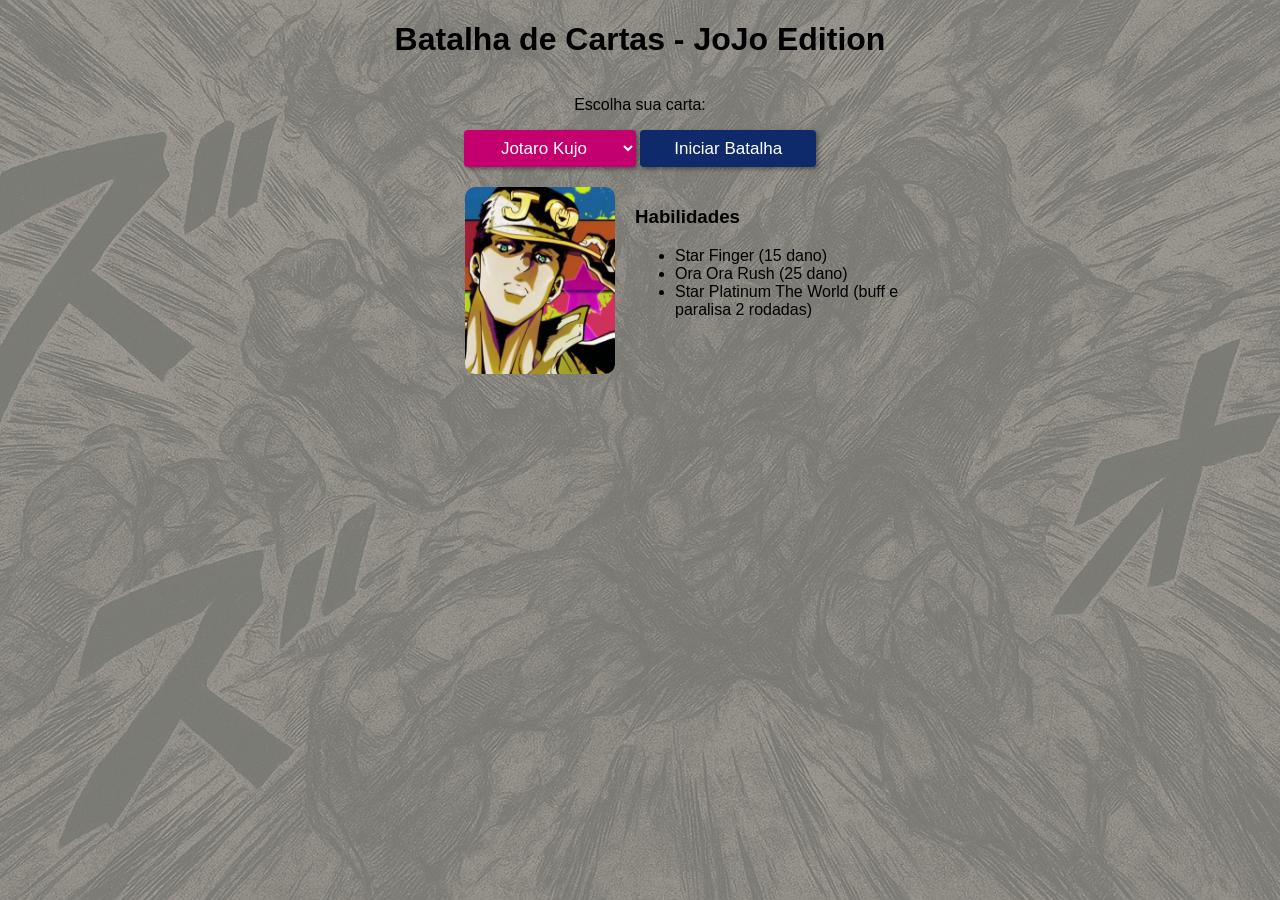
==== index.html @ 9371de3c "novos assets" ====
<!DOCTYPE html>
<html lang="pt-br">

<head>
  <meta charset="UTF-8">
  <title>Batalha de Cartas - JoJo Edition</title>
  <link rel="stylesheet" href="style.css">
  <link rel="icon" type="image/png" href="assets/logo.png">
</head>

<body>
  <h1>Batalha de Cartas - JoJo Edition</h1>
  <div id="tela_inicial">
    <p>Escolha sua carta:</p>
    <select id="sct_carta" onchange="updatePreview()" class="escolher">
      <option value="1">Jotaro Kujo</option>
      <option value="2">Yoshikage Kira</option>
      <option value="3">Dio Brando</option>
      <option value="4">Diavolo</option>
      <option value="5">Enrico Pucci</option>
      <option value="6">Josuke Higashikata</option>
      <option value="7">Giorno Giovanna</option>
      <option value="8">Jolyne Kujo</option>
      <option value="9">Funny Valentine</option>
    </select>

    <button class="botao" onclick="startBattle()">Iniciar Batalha</button>

    <div id="preview">
      <img id="preview_img" src="" alt="Imagem da carta">
      <div id="habilidades">
        <h3>Habilidades</h3>
        <ul id="lista_habilidades"></ul>
      </div>
    </div>
  </div>

  <script src="js/personagens.js"></script>

  <script>
    function updatePreview() {
      var sel = document.getElementById('sct_carta');
      var val = sel ? sel.value : '1';
      var img = document.getElementById('preview_img');
      var ul = document.getElementById('lista_habilidades');
      img.src = imagemCarta(val);
      ul.innerHTML = '';
      var list = habilidades[val] || [];
      for (var i = 0; i < list.length; i++) {
        var li = document.createElement('li');
        li.textContent = list[i];
        ul.appendChild(li);
      }
    }

    // Redireciona para a página de batalha passando a carta selecionada
    function startBattle() {
      var sel = document.getElementById('sct_carta');
      var val = sel ? sel.value : '1';
      location.href = 'batalha.html?c=' + val;
    }

    // atualiza ao carregar
    window.addEventListener('load', updatePreview);
  </script>
</body>

</html>
---- style.css ----
body {
      font-family: Arial;
      text-align: center;
      background-color: #f3f3f3;
    }
    .escolher{
      font-size: 17px;
      padding: 8px 2px;
      border: transparent;
      box-shadow: 2px 2px 4px rgba(0,0,0,0.4);
      background: #C4006E;
      color: white;
      border-radius: 4px;
      text-align: center;
    }
    .botao{
      font-size: 17px;
      padding: 0.5em 2em;
      border: transparent;
      box-shadow: 2px 2px 4px rgba(0,0,0,0.4);
      background: #0E2A6B;
      color: white;
      border-radius: 4px;
    }
    #area_cartas {
      display: flex;
      justify-content: center;
      gap: 50px;
      margin-top: 20px;
    }

    .card {
      background-color: white;
      width: 150px;
      padding: 10px;
      border-radius: 10px;
      box-shadow: 0 0 10px rgba(0, 0, 0, 0.2);
    }

    /* preview na index */
    #preview {
      width: 500px ;
      justify-content: space-between;
      margin-top: 20px;
      margin-left: 11%;
      display: flex;
      gap: 20px;
      align-items: flex-start;
    }

    #preview img {
      margin-left: 20px;
      width: 150px;
      border-radius: 10px;
    }

    #habilidades {
      text-align: left;
      width: 420px;
    }
    #botoes_ataque button {
      font-size: 18px;
      padding: 12px 24px;
      margin: 10px;
      border: none;
      border-radius: 6px;
      background-color: #0E2A6B; /* Cor de fundo */
      color: white; /* Cor do texto */
      box-shadow: 0 4px 8px rgba(0, 0, 0, 0.2); /* Sombra para dar profundidade */
      cursor: pointer; /* Mostra que o botão é clicável */
      transition: transform 0.3s, background-color 0.3s, box-shadow 0.3s;
}

/* Adiciona um efeito de hover */
    #botoes_ataque button:hover {
      background-color: #45a049; /* Altera a cor de fundo ao passar o mouse */
      transform: scale(1.05); /* Aumenta o tamanho do botão ao passar o mouse */
      box-shadow: 0 6px 12px rgba(0, 0, 0, 0.3); /* Sombra mais intensa no hover */
}

/* Estilo para botões desativados (com recarga) */
    #botoes_ataque button[disabled] {
      background-color: red; /* Cor de fundo para botões desativados */
      color: black; /* Cor do texto */
      cursor: not-allowed; /* Desabilita o cursor */
      box-shadow: none; /* Remove a sombra */
}

/* Adiciona um pequeno ícone de espera no botão com cooldown */
    #botoes_ataque button[disabled]::after {
      content: " ⏳"; /* Ícone de recarga */
      font-size: 14px;
}
    /* Estilo para os botões "Jogar Novamente" e "Voltar ao Início" */
#div_mensagem button {
  font-size: 18px;
  padding: 12px 24px;
  margin: 10px;
  border: none;
  border-radius: 8px;
  background-color: #007BFF; /* Cor azul para os botões */
  color: white;
  box-shadow: 0 4px 8px rgba(0, 0, 0, 0.2);
  cursor: pointer;
  transition: transform 0.3s, background-color 0.3s, box-shadow 0.3s;
}

/* Efeito ao passar o mouse */
#div_mensagem button:hover {
  background-color: #0056b3; /* Cor mais escura no hover */
  transform: scale(1.05); /* Aumenta o tamanho do botão */
  box-shadow: 0 6px 12px rgba(0, 0, 0, 0.3);
}

/* Efeito para botões desativados (caso necessário) */
#div_mensagem button:disabled {
  background-color: #ccc;
  color: #777;
  cursor: not-allowed;
  box-shadow: none;
}

/* Estilo para os botões em telas menores (opcional, para responsividade) */
@media (max-width: 600px) {
  #div_mensagem button {
    font-size: 16px;
    padding: 10px 20px;
  }
}
html, body {
  height: 100%;
  margin: 0;
  padding: 0;
}

body {
  background-image: url('assets/fundo.png');
  background-size: cover;          /* cobre toda a tela */
  background-position: center;     /* centraliza */
  background-repeat: no-repeat;    /* não repete */
  background-attachment: fixed;    /* fixa o fundo */
  min-height: 100vh;               /* ocupa toda a altura */
  display: flex;
  flex-direction: column;
  align-items: center;
}

    
    body { font-family: Arial; text-align: center; background-color: #f3f3f3; }
    #area_cartas { display:flex; justify-content:center; gap:50px; margin-top:20px; }
    .card { background-color:white; width:150px; padding:10px; border-radius:10px; box-shadow:0 0 10px rgba(0,0,0,0.2); transition: box-shadow 0.3s, transform 0.3s; }
    .card img { width:100%; border-radius:10px; }
    .epitaph-ativo { box-shadow:0 0 25px crimson; transform: scale(1.05); }
    .whitesnake-ativo { box-shadow:0 0 25px #2bc4b6; transform: scale(1.05); }
    #tela_batalha button { margin:5px; }
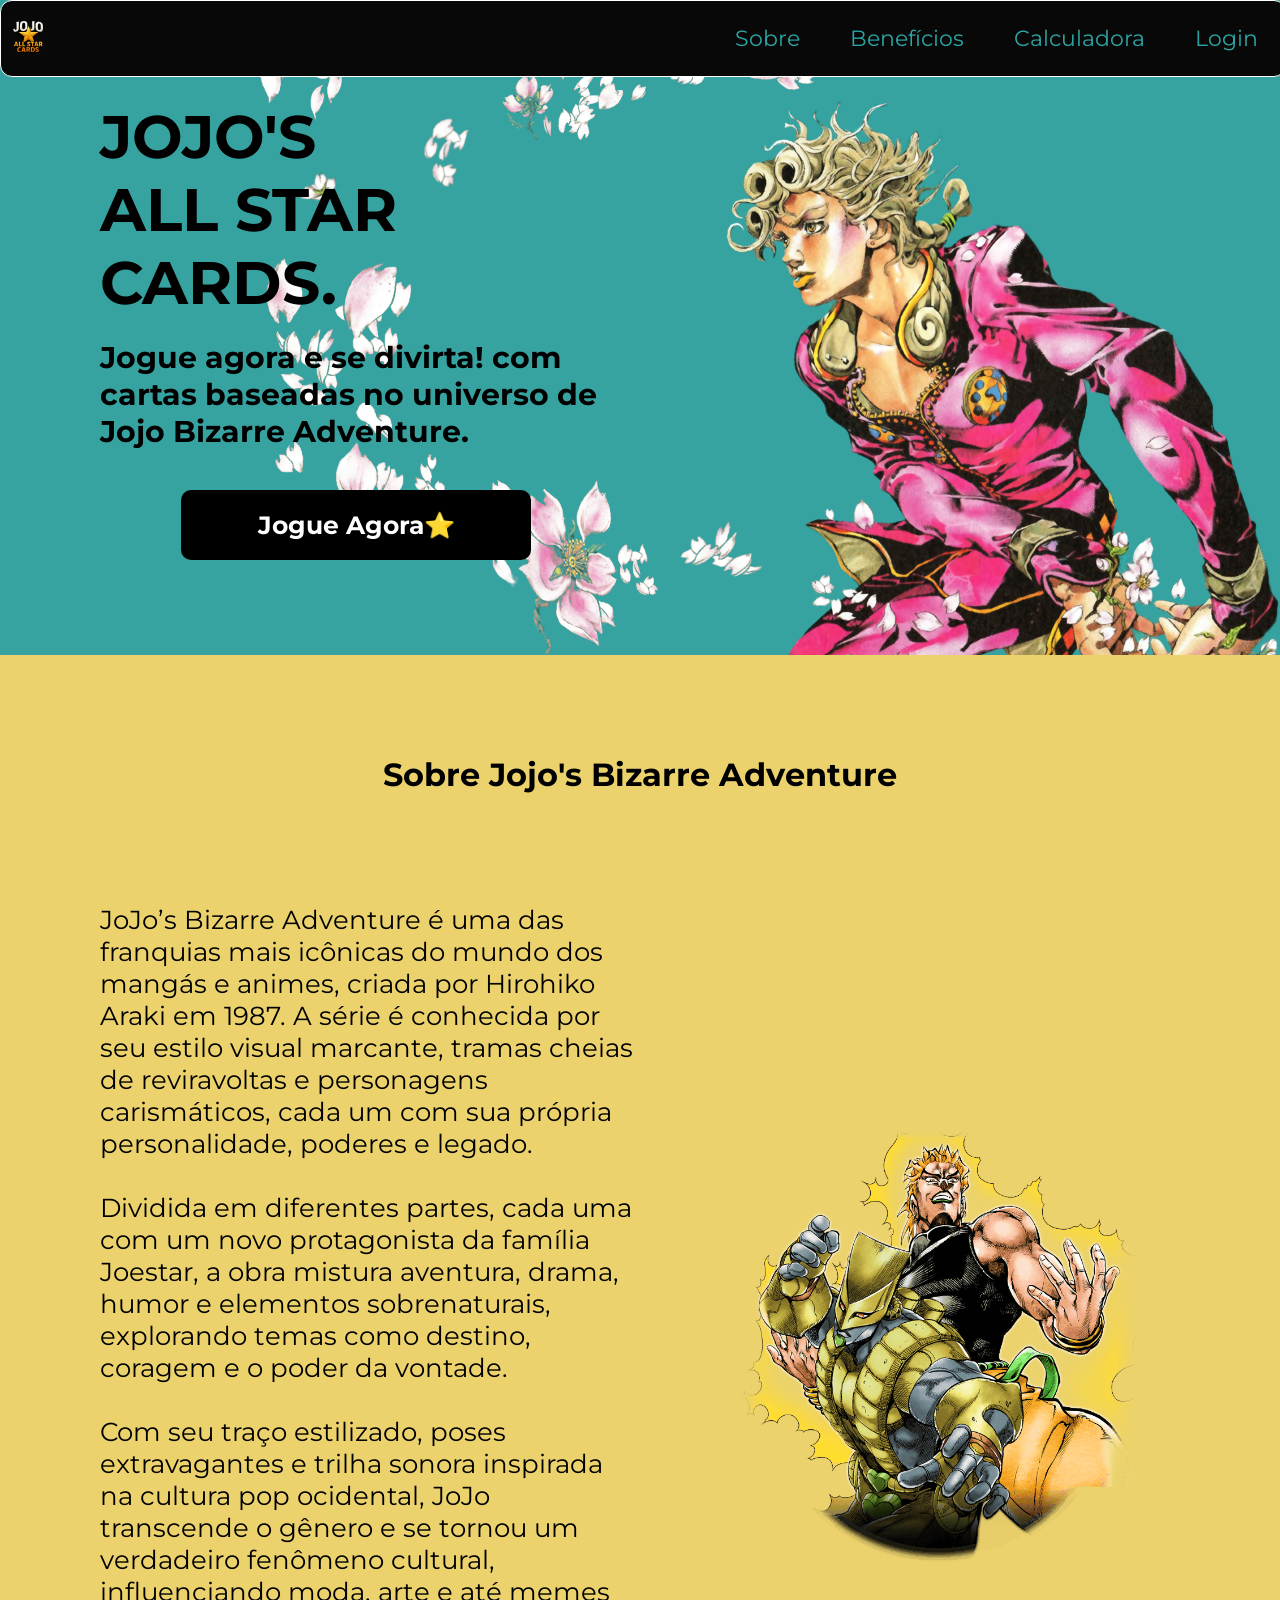
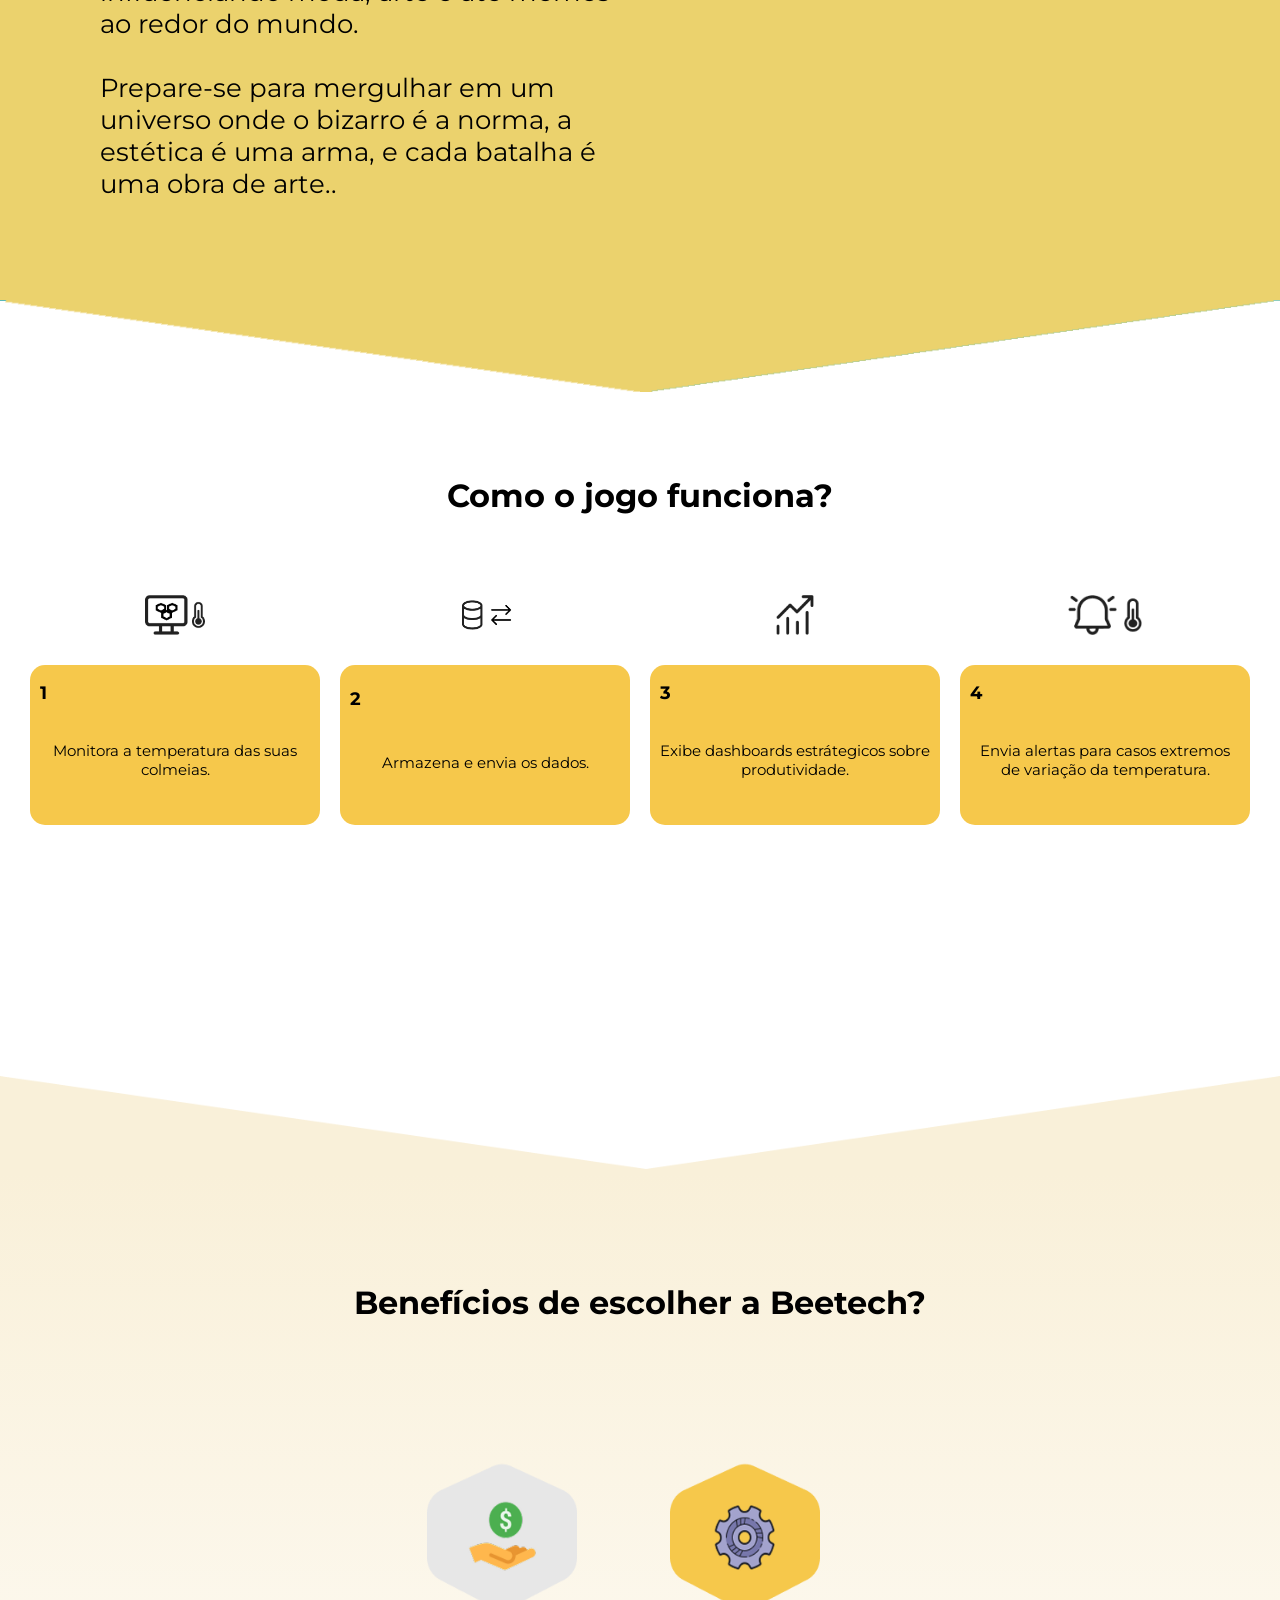
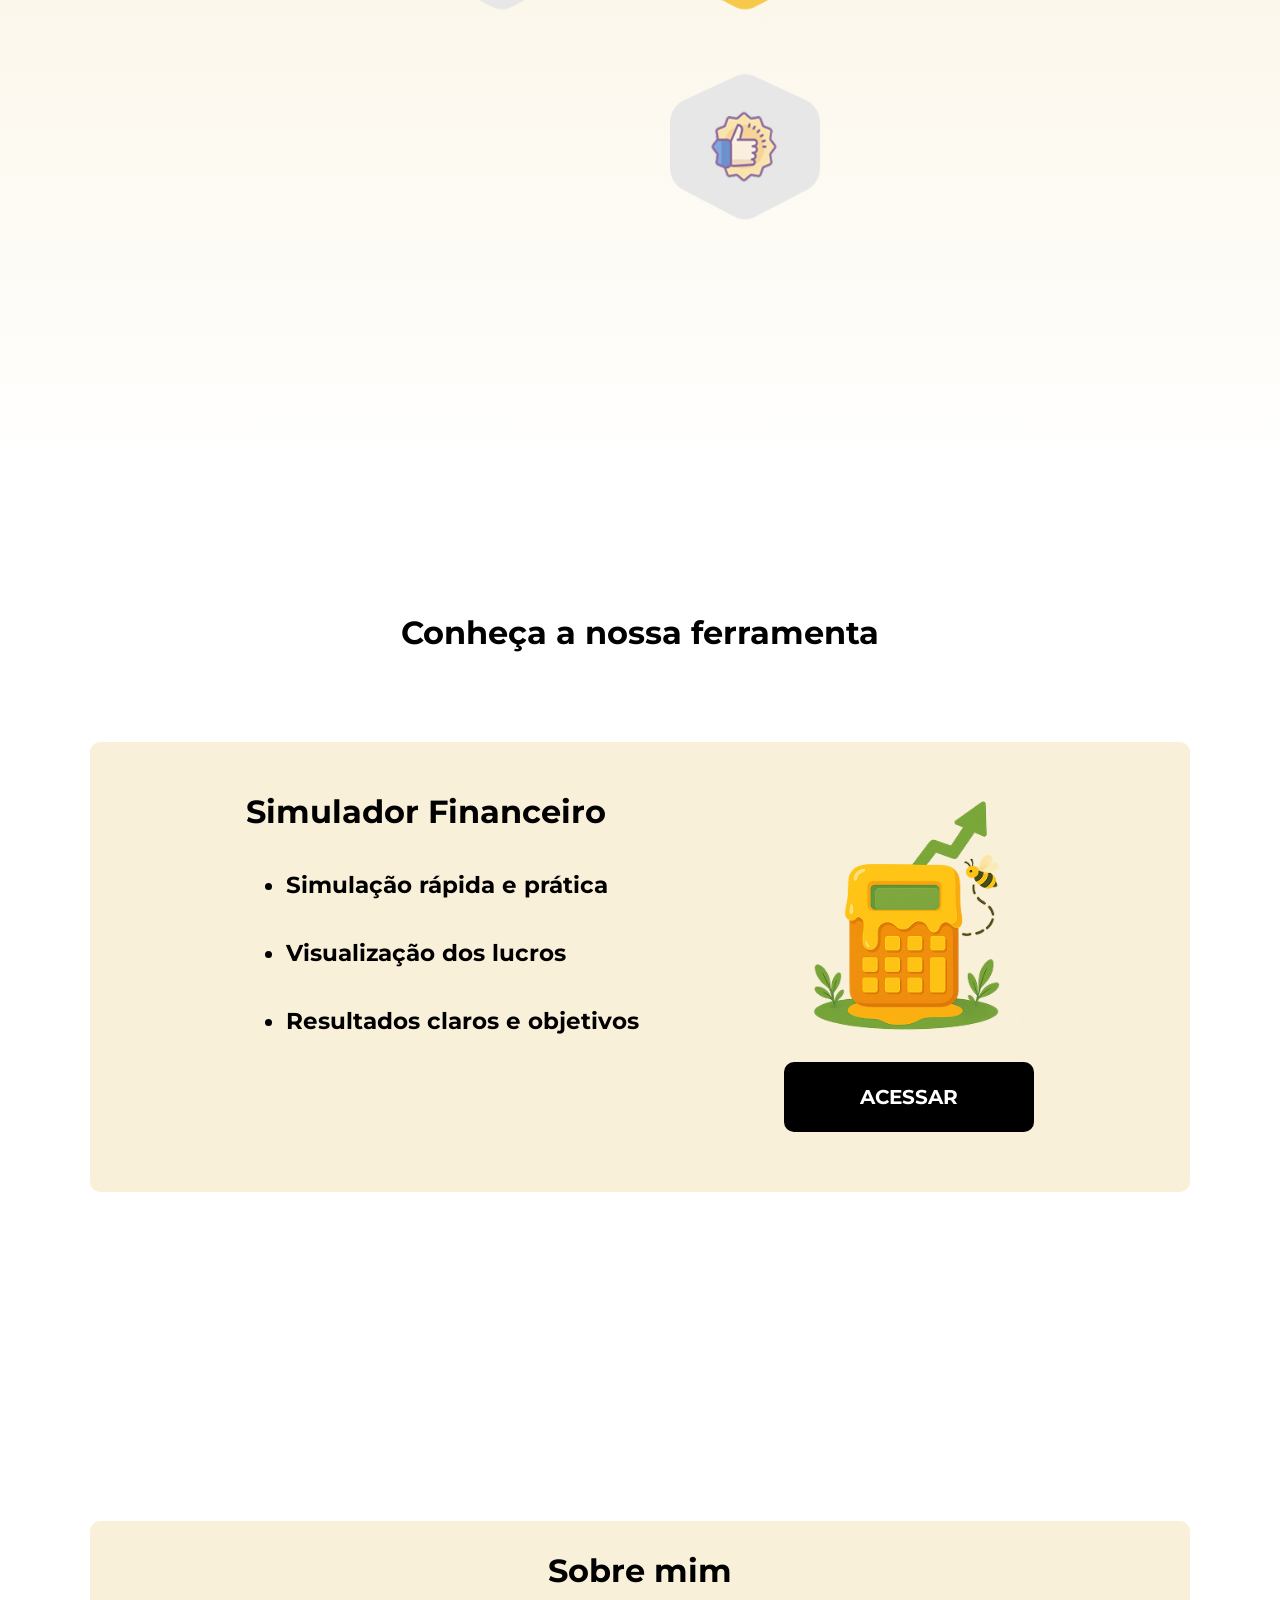
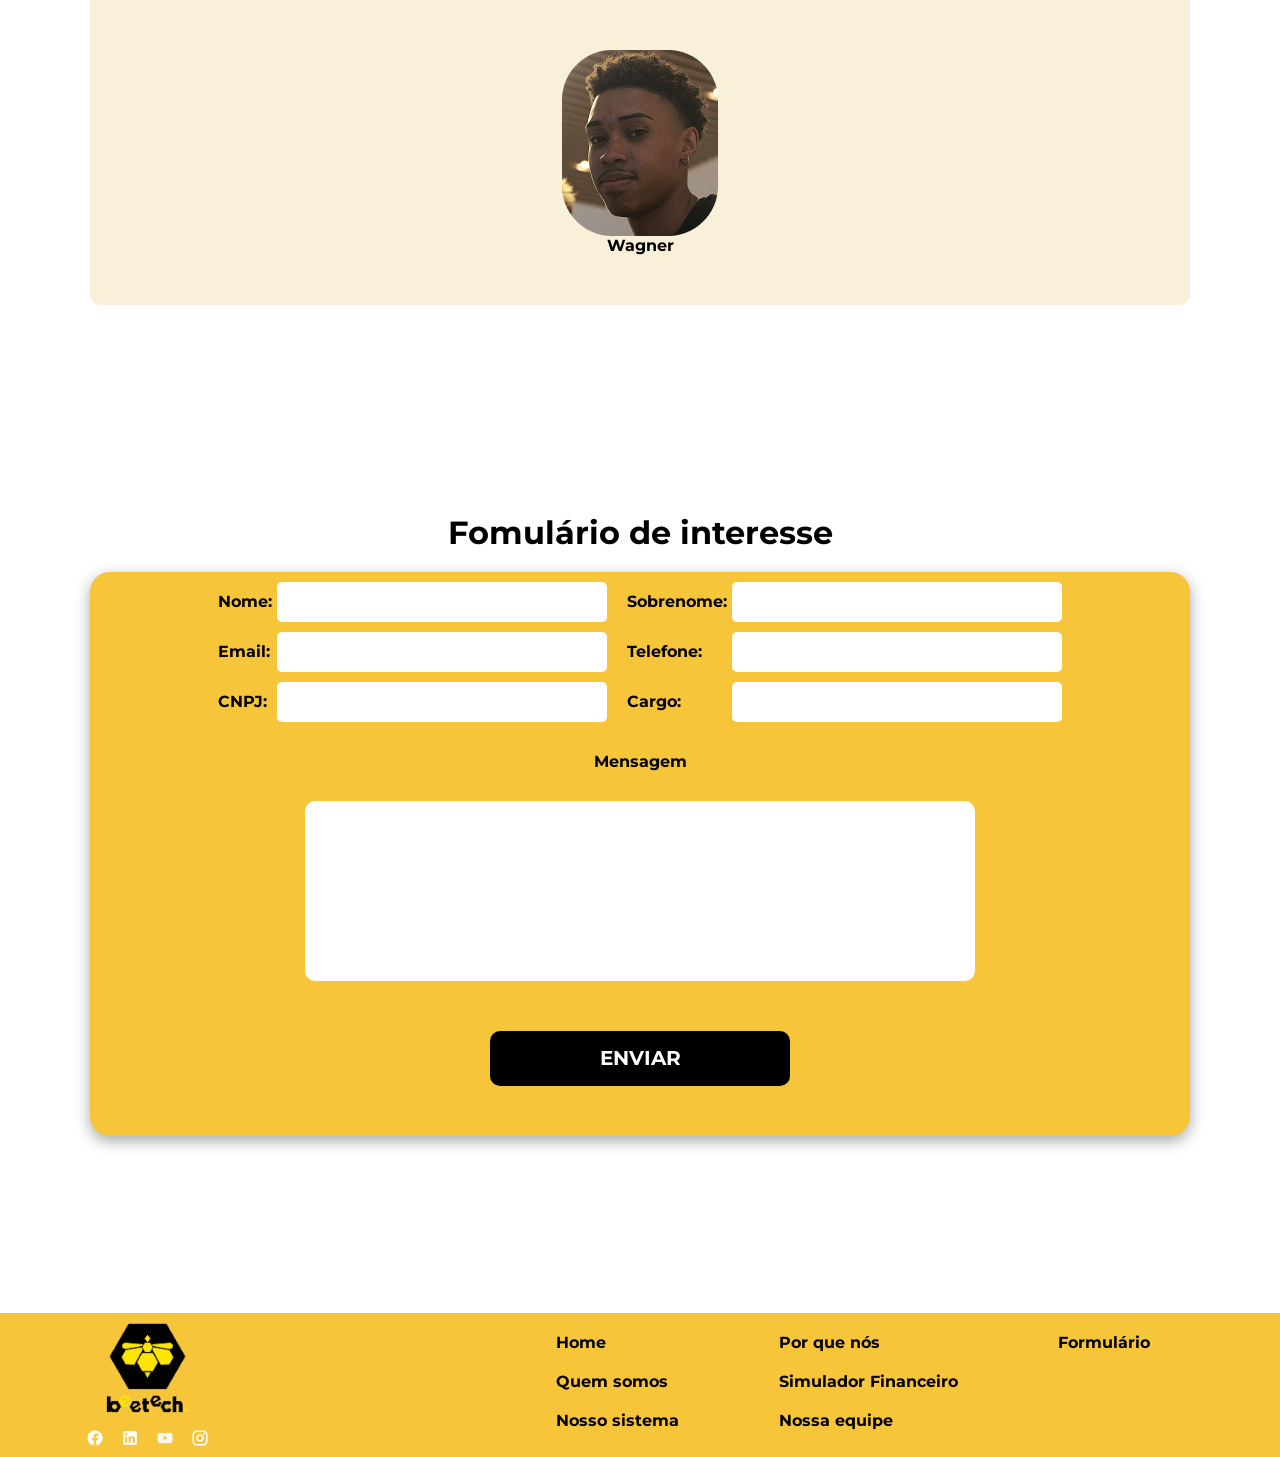
==== commit 2e9a3152: "Atualização da tela index e pequenas alterações de design na tela de seleção de cartas" ====
--- a/index.html
+++ b/index.html
@@ -1,68 +1,223 @@
-<!DOCTYPE html>
-<html lang="pt-br">
-
-<head>
-  <meta charset="UTF-8">
-  <title>Batalha de Cartas - JoJo Edition</title>
-  <link rel="stylesheet" href="style.css">
-  <link rel="icon" type="image/png" href="assets/logo.png">
-</head>
-
-<body>
-  <h1>Batalha de Cartas - JoJo Edition</h1>
-  <div id="tela_inicial">
-    <p>Escolha sua carta:</p>
-    <select id="sct_carta" onchange="updatePreview()" class="escolher">
-      <option value="1">Jotaro Kujo</option>
-      <option value="2">Yoshikage Kira</option>
-      <option value="3">Dio Brando</option>
-      <option value="4">Diavolo</option>
-      <option value="5">Enrico Pucci</option>
-      <option value="6">Josuke Higashikata</option>
-      <option value="7">Giorno Giovanna</option>
-      <option value="8">Jolyne Kujo</option>
-      <option value="9">Funny Valentine</option>
-    </select>
-
-    <button class="botao" onclick="startBattle()">Iniciar Batalha</button>
-
-    <div id="preview">
-      <img id="preview_img" src="" alt="Imagem da carta">
-      <div id="habilidades">
-        <h3>Habilidades</h3>
-        <ul id="lista_habilidades"></ul>
-      </div>
-    </div>
-  </div>
-
-  <script src="js/personagens.js"></script>
-
-  <script>
-    function updatePreview() {
-      var sel = document.getElementById('sct_carta');
-      var val = sel ? sel.value : '1';
-      var img = document.getElementById('preview_img');
-      var ul = document.getElementById('lista_habilidades');
-      img.src = imagemCarta(val);
-      ul.innerHTML = '';
-      var list = habilidades[val] || [];
-      for (var i = 0; i < list.length; i++) {
-        var li = document.createElement('li');
-        li.textContent = list[i];
-        ul.appendChild(li);
-      }
-    }
-
-    // Redireciona para a página de batalha passando a carta selecionada
-    function startBattle() {
-      var sel = document.getElementById('sct_carta');
-      var val = sel ? sel.value : '1';
-      location.href = 'batalha.html?c=' + val;
-    }
-
-    // atualiza ao carregar
-    window.addEventListener('load', updatePreview);
-  </script>
-</body>
-
+<!DOCTYPE html>
+<html lang="en">
+
+<head>
+  <meta charset="UTF-8" />
+  <meta name="viewport" content="width=device-width, initial-scale=1.0" />
+  <title>Beetech</title>
+  <link rel="stylesheet" href="styles/style.css">
+  <link rel="icon" href="assets/logo.png">
+</head>
+
+<body>
+  <header>
+    <div class="container">
+      <a href="index.html"><img src="assets/logo.png" alt="logo_AllStarCard" width="40px"  style="padding-left: 5px;"/></a>
+      <ul class="navbar">
+        <li><a href="#h1_sobre">Sobre</a></li>
+        <li><a href="#h1_beneficios">Benefícios</a></li>
+        <li><a href="#h1_calculadora">Calculadora</a></li>
+        <li><a href="login.html">Login</a></li>
+      </ul>
+    </div>
+  </header>
+
+  <div class="container-banner">
+    <div class="banner-texto">
+      <div class="titulo">
+        <h1>JOJO'S
+          <br>ALL STAR CARDS.
+        </h1>
+        <p>Jogue agora e se divirta! com cartas baseadas no universo
+          de Jojo Bizarre Adventure.</p>
+      </div>
+      <a href="selecao.html"><button>Jogue Agora⭐</button></a>
+    </div>
+    
+
+  </div>
+  <div class="quemsomos">
+    <div class="container-quemsomos">
+      <h1 id="h1_sobre"">Sobre Jojo's Bizarre Adventure</h1>
+      <div class=" quemsomos-info">
+        <div class="quemsomos-texto">
+          <p> JoJo’s Bizarre Adventure é uma das franquias mais icônicas do mundo dos mangás e animes, criada por
+            Hirohiko Araki em 1987. A série é conhecida por seu estilo visual marcante, tramas cheias de reviravoltas e
+            personagens carismáticos, cada um com sua própria personalidade, poderes e legado.<br><br>
+
+              Dividida em diferentes partes, cada uma com um novo protagonista da família Joestar, a obra mistura
+            aventura, drama, humor e elementos sobrenaturais, explorando temas como destino, coragem e o poder da
+            vontade.<br><br>
+
+              Com seu traço estilizado, poses extravagantes e trilha sonora inspirada na cultura pop ocidental, JoJo
+            transcende o gênero e se tornou um verdadeiro fenômeno cultural, influenciando moda, arte e até memes ao
+            redor do mundo.<br><br>
+
+              Prepare-se para mergulhar em um universo onde o bizarro é a norma, a estética é uma arma, e cada batalha é
+            uma obra de arte..</p>
+        </div>
+        <div class="quemsomos-img"> <img src="assets/Brando.png" alt=""></div>
+    </div>
+  </div>
+  <img src="assets/images/Polygon 5.png" alt="">
+  </div>
+  <div>
+    <div class="comofunciona">
+      <h1>Como o jogo funciona?</h1>
+      <div class="comofunciona-banner">
+        <div class="boxes">
+          <img class="icon" src="assets/images/icon1.png" alt="">
+          <div class="box">
+            <p class="numero">1</p>
+            <p>Monitora a temperatura das suas colmeias.</p>
+          </div>
+        </div>
+        <div class="boxes">
+          <img class="icon" src="assets/images/icon2.png" alt="">
+          <div class="box">
+            <p class="numero">2</p>
+            <p>Armazena e envia os dados.</p>
+          </div>
+        </div>
+        <div class="boxes">
+          <img class="icon" src="assets/images/icon3.png" alt="">
+          <div class="box">
+            <p class="numero">3</p>
+            <p>Exibe dashboards estrátegicos sobre produtividade.</p>
+          </div>
+        </div>
+        <div class="boxes">
+          <img class="icon" src="assets/images/icon4.png" alt="">
+          <div class="box">
+            <p class="numero">4</p>
+            <p>Envia alertas para casos extremos de variação da temperatura.</p>
+          </div>
+        </div>
+      </div>
+
+    </div>
+    <div class="fim">
+      <img src="assets/images/Polygon 6.png" alt="">
+
+    </div>
+  </div>
+  <div class="escolher">
+    <div class="banner-escolher">
+      <h1 id="h1_beneficios">Benefícios de escolher a Beetech?</h1>
+      <div class="boxes">
+        <div class="box">
+          <img src="assets/images/hexagono1.png" alt="">
+          <p style="text-align: center;"><b></p>
+        </div>
+        <div class="box">
+          <img src="assets/images/hexagono2.png" alt="">
+          <p style="text-align: center;"> <b></p>
+        </div>
+        <div class="box">
+          <img src="assets/images/hexagono3.png" alt="">
+          <p style="text-align: center;"><b></p>
+        </div>
+      </div>
+    </div>
+  </div>
+  </div>
+  <div class="calculadora">
+    <h1 id="h1_calculadora">Conheça a nossa ferramenta</h1>
+    <div class="calculadora-banner">
+      <div class="texto">
+        <h1>Simulador Financeiro</h1>
+        <ul>
+          <li>Simulação rápida e prática</li>
+          <li>Visualização dos lucros</li>
+          <li>Resultados claros e objetivos</li>
+        </ul>
+      </div>
+      <div class="img">
+        <img src="assets/images/calculadora.png" alt="">
+        <a href="calculadora.html"><button>ACESSAR</button></a>
+      </div>
+    </div>
+  </div>
+  <div class="equipe">
+    <div class="banner-equipe">
+      <div class="titulo">
+        <h1>Sobre mim</span>
+        </h1>
+      </div>
+      <div class="boxes1">
+        <div class="box">
+          <img src="assets/images/Tiago.png" alt="">
+          <p>Wagner</p>
+        </div>
+      </div>
+    </div>
+  </div>
+  <div class="formulario">
+    <h1>Fomulário de interesse</h1>
+    <div class="banner-formulario">
+      <div class="campos">
+        <div class="inputs">
+          <div class="input">
+            <p>Nome:</p>
+            <input type="text">
+          </div>
+          <div class="input">
+            <p>Email:</p>
+            <input type="text">
+          </div>
+          <div class="input">
+            <p>CNPJ:</p>
+            <input type="text">
+          </div>
+        </div>
+        <div class="inputs">
+          <div class="input">
+            <p>Sobrenome:</p>
+            <input type="text">
+          </div>
+          <div class="input">
+            <p>Telefone:</p>
+            <input type="text">
+          </div>
+          <div class="input">
+            <p>Cargo:</p>
+            <input type="text">
+          </div>
+        </div>
+      </div>
+      <div class="input-mensagem">
+        <p>Mensagem</p>
+        <input type="text">
+      </div>
+      <button>ENVIAR</button>
+    </div>
+  </div>
+  <footer>
+    <div class="icons">
+      <img src="assets/images/beetech-logo.png" alt="">
+      <div class="icon">
+        <img src="assets/images/facebook-icon.png" alt="">
+        <img src="assets/images/linkedin-icon.png" alt="">
+        <img src="assets/images/youtube-icon.png" alt="">
+        <img src="assets/images/instagram-icon.png" alt="">
+      </div>
+    </div>
+    <div class="textos">
+      <div class="texto">
+        <p>Home</p>
+        <p>Quem somos</p>
+        <p>Nosso sistema</p>
+      </div>
+      <div class="texto">
+        <p>Por que nós</p>
+        <p>Simulador Financeiro</p>
+        <p>Nossa equipe</p>
+      </div>
+      <div class="texto">
+        <p>Formulário</p>
+      </div>
+    </div>
+  </footer>
+</body>
+
 </html>
--- a/styles/style.css
+++ b/styles/style.css
@@ -0,0 +1,475 @@
+@import url('https://fonts.googleapis.com/css2?family=Montserrat:ital,wght@0,100..900;1,100..900&family=Poppins:ital,wght@0,100;0,200;0,300;0,400;0,500;0,600;0,700;0,800;0,900;1,100;1,200;1,300;1,400;1,500;1,600;1,700;1,800;1,900&display=swap');
+
+
+*{
+    margin: 0;
+    padding: 0;
+    font-family: 'Montserrat';
+}
+/* INICIO HEADER */
+header .container{
+  display: flex;
+  justify-content: space-between;
+  align-items: center;
+  height: 75px;
+  padding: 0 2px;
+  background-color: #080808;  /* mesma cor do fundo */
+  border: 1px solid white; /* borda turquesa */
+  border-radius: 12px;       /* bordas arredondadas */
+  overflow: hidden;        
+  position: fixed;
+  top: 0;
+  left: 0;
+  width: 100%;
+  z-index: 1000;
+    
+}
+
+header .container .navbar{
+    display: flex;
+
+}
+
+header .container .navbar li{
+    list-style: none;
+    margin: 0 25px;
+    font-size: 22px;
+    font-weight: Semibold;
+}
+header .container .navbar li a{
+    text-decoration: none;
+    color: #2CA6A4;
+}
+
+
+html{
+    scroll-behavior: smooth; 
+    /* APENAS PARA DEIXAR O MOVIMENTO BONITINHO */
+}
+
+/* FIM HEADER */
+
+/* COMEÇO BANNER */
+.container-banner{
+    display: flex;
+    height: 655px;
+    width: 100%;
+    background-image: url('../assets/banner.jpg');
+    background-size: cover;
+}
+
+/* COMEÇO LADO ESQUERDO DO BANNER */
+.container-banner .banner-texto{
+    width: 40%;
+    display: flex;
+    flex-direction: column;
+    align-items: center;
+    padding: 100px;
+    
+    
+}
+
+.container-banner .banner-texto button{
+    align-self: flex-start;
+    height: 70px;
+    width: 350px;
+    border-radius: 10px;
+    background-color: black;
+    color: white;
+    font-size: 25px;
+    font-weight: bold;
+    transition: 0.5s;
+    border-style: none;
+}
+.container-banner .banner-texto button:hover{
+    background-color: rgb(251, 251, 12);
+    color: black;
+    width: 370px;
+    height: 80px;
+    cursor: pointer;
+}
+
+.container-banner .banner-texto .titulo{
+    display: flex;
+    flex-direction: column;
+    justify-content: center;
+    align-items: center;
+    margin: 0 0 20px;
+}
+.container-banner .banner-texto .titulo h1{
+    font-size: 60px;
+    margin: 0 0 20px;
+    font-weight: bolder;
+}
+.container-banner .banner-texto .titulo p{
+    font-size: 30px;
+    margin: 0 0 20px;
+    font-weight: bold;
+}
+/* FIM LADO ESQUERDO DO BANNER */
+
+/* COMEÇO LADO DIREITO DO BANNER */
+.container-banner .banner-imagem img{
+    display: flex;
+    margin-top: 10px;
+    height: 100%;
+}
+/* FIM LADO DIREITO DO BANNER */
+
+/* FIM BANNER */
+/* COMECO BANNER QUEM SOMOS */
+body .container-quemsomos{
+    /* height: 1000px; */
+    background-color: #ebd26d;
+    display: flex;
+    flex-direction: column;
+    align-items: center;
+}
+
+.container-quemsomos .quemsomos-info{
+    display: flex;
+    align-items: center;
+}
+.container-quemsomos h1{
+    margin-top: 100px;
+}
+.container-quemsomos .quemsomos-info .quemsomos-texto{
+    margin-top: 10px;
+    padding: 100px;
+    width: 50%;
+    font-size: 26px;
+}
+.container-quemsomos .quemsomos-info .quemsomos-img{
+    margin-top: 2px;
+    width: 50%;
+
+}
+.container-quemsomos .quemsomos-info .quemsomos-img img{
+    width: 400px;
+}
+
+body .quemsomos img{
+    width: 100%;
+
+}
+
+/* FIM BANNER QUEM SOMOS */
+
+/* INICIO COMO O SISTEMA FUNCIONA */
+
+.comofunciona {
+    display: flex;
+    flex-direction: column;
+    align-items: center;
+    height: 600px;
+    margin-top: 80px;
+}
+
+.comofunciona .comofunciona-banner {
+
+    width: 1280px;
+    display: flex;
+    
+    align-items: center;
+
+    justify-content: center;
+    margin-top: 80px;
+}
+
+
+
+.comofunciona .comofunciona-banner .boxes .icon{
+    height: 40px;
+   margin-bottom: 20px;
+}
+.comofunciona .comofunciona-banner .boxes{
+    display: flex;
+    flex-direction: column;
+    align-items: center;
+
+    
+}
+
+.comofunciona .comofunciona-banner .boxes .box{
+    width: 270px;
+    height: 140px;
+    background-color: #F6C84B;
+    margin: 10px;
+    display: flex;
+    justify-content: space-evenly;
+    align-items: center;
+    border-radius: 15px;
+    padding: 10px;
+    display: flex;
+    flex-direction: column;
+    align-items:center;
+}
+.comofunciona .comofunciona-banner .boxes .box p{
+    text-align: center;
+    margin-bottom: 30px;
+    font-size: 15px;
+}
+.comofunciona .comofunciona-banner .boxes .box .numero{
+    font-size: 18px;
+    font-weight: bold;
+    align-self: flex-start;
+}
+.fim{
+    background-color: #F9F0D9;
+    width: 100%;
+}
+
+.fim img{
+    
+    width: 100%;
+}
+
+/* FIM COMO FUNCIONA */
+/* INICIO POR QUE ESCOLHER */
+.escolher{
+    display: flex;
+    flex-direction: column;
+    align-items: center;
+    background-image: linear-gradient(0deg, transparent,#F9F0D9);
+    height:900px;
+}
+
+
+.escolher .banner-escolher{
+    display: flex;
+    flex-direction: column;
+    align-items: center;
+    margin-top: 40px;
+}
+.escolher .banner-escolher h1{
+    margin: 70px 0 ;
+}
+
+.escolher .banner-escolher .boxes{
+    display: flex;
+    flex-direction: row;
+    margin-top: 40px;
+    width: 100%;
+    justify-content: space-around;
+}
+
+.escolher .banner-escolher .boxes .box{
+    display: flex;
+    flex-direction: column;
+    align-items: center;
+    margin: 30px;
+    width: 30%;
+
+}
+.escolher .banner-escolher .boxes .box img{
+    height: 150px;
+    width: 150px;
+    margin-bottom: 30px;
+}
+
+/* FIM POR QUE ESCOLHER */
+
+.calculadora{
+    display: flex;
+    flex-direction: column;
+    align-items: center;
+    margin-top: 140px;
+    height: 700px;
+}
+
+.calculadora .calculadora-banner{
+    margin-top: 90px;
+    display: flex;
+    height: 350px;
+    background-color: #F9F0D9;
+    padding: 50px;
+    width: 1000px;
+    justify-content: space-evenly;
+    align-items: flex-start;
+    border-radius: 10px;
+}
+.calculadora .calculadora-banner .texto li{
+    margin: 40px;
+    font-size: 23px;
+}
+
+
+.calculadora .calculadora-banner .img{
+    display: flex;
+    flex-direction: column;
+    align-items: center;
+}
+
+.calculadora .calculadora-banner .img button{
+    height: 70px;
+    width: 250px;
+    border-radius: 10px;
+    background-color: black;
+    color: white;
+    font-size: 20px;
+    font-weight: bold;
+    border: none;
+    transition: 0.5s;
+}
+
+.calculadora .calculadora-banner .img button:hover{
+    background-color:rgb(251, 251, 12);
+    color: black;
+    transition: 0.5s;
+    cursor: pointer;
+    
+}
+
+
+.calculadora .calculadora-banner .img img{
+    height: 270px;
+}
+/* FIM CALCULADORA */
+
+/* COMECO EQUIPE */
+
+.equipe{
+    display: flex;
+    align-items: center;
+    justify-content: center;
+    height: 800px;
+}
+.banner-equipe{
+    background-color: #F9F0D9;
+    display: flex;
+    align-items: center;
+    flex-direction: column;
+    width: 1100px;
+    border-radius: 10px;
+}
+.banner-equipe h1{
+    margin-top: 30px;
+    margin-bottom: 60px;
+}
+
+.banner-equipe .box{
+    display: flex;
+    flex-direction: column;
+    align-items: center;
+    margin: 0 100px 50px ;
+}
+
+.banner-equipe .boxes1{
+    display: flex;
+
+}
+.banner-equipe .boxes2{
+    display: flex;
+}
+
+
+/* FIM EQUIPE */
+
+/* COMECO FORMULARIO */
+
+
+.formulario{
+    display: flex;
+    flex-direction: column;
+    align-items: center;
+    height: 800px;
+}
+.formulario .banner-formulario{
+    display: flex;
+    flex-direction: column;
+    align-items: center;
+    background-color: #F7C53A;
+    margin-top: 20px;
+    width: 1100px;
+    border-radius: 20px;
+    box-shadow: rgba(0, 0, 0, 0.35) 0px 5px 15px;
+}
+.formulario .banner-formulario .campos{
+    display: flex;
+}
+
+.input{   
+    display: flex;
+    justify-content: space-between;
+    margin: 10px;
+    align-items: center;
+}
+.input input{
+    height: 40px;
+    width: 330px;
+    border-radius: 5px;
+    border: none;
+    margin-left: 5px;
+}
+
+.input-mensagem{
+    display: flex;
+    align-items: center;
+    flex-direction: column;
+    margin: 20px 0;
+}
+.input-mensagem input{
+    height: 180px;
+    width: 670px;
+    border-radius: 10px;
+    border: none;
+    margin: 30px 0;
+}
+
+.banner-formulario button{
+    height: 55px;
+    width: 300px;
+    border: none;
+    background-color: black;
+    color: white;
+    font-size: 20px;
+    font-weight: bold;
+    border-radius: 10px;
+    margin-bottom: 50px;
+}
+
+.banner-formulario button:hover{
+    background-color:   white;
+    transition: 0.5s;
+    color: black;
+    cursor: pointer;
+}
+/* FIM FORMULARIO */
+
+/* INICIO FOOTER */
+
+footer{
+    display: flex;
+    background-color: #F7C53A;
+    justify-content: space-between;
+    padding: 0 80px;
+}
+
+footer .icons{
+    display: flex;
+    flex-direction: column;
+    align-items: center;
+}
+
+footer .icons img{
+    height: 110px;
+}
+footer .icons .icon img{
+    height: 30px;
+}
+
+footer .textos {
+    display: flex;
+    align-items: flex-start;
+    margin: 20  px;
+}
+
+footer .textos .texto{
+    display: flex;
+    flex-direction: column;
+    
+}
+
+footer .textos .texto p{
+    margin: 20px 50px 0;
+}
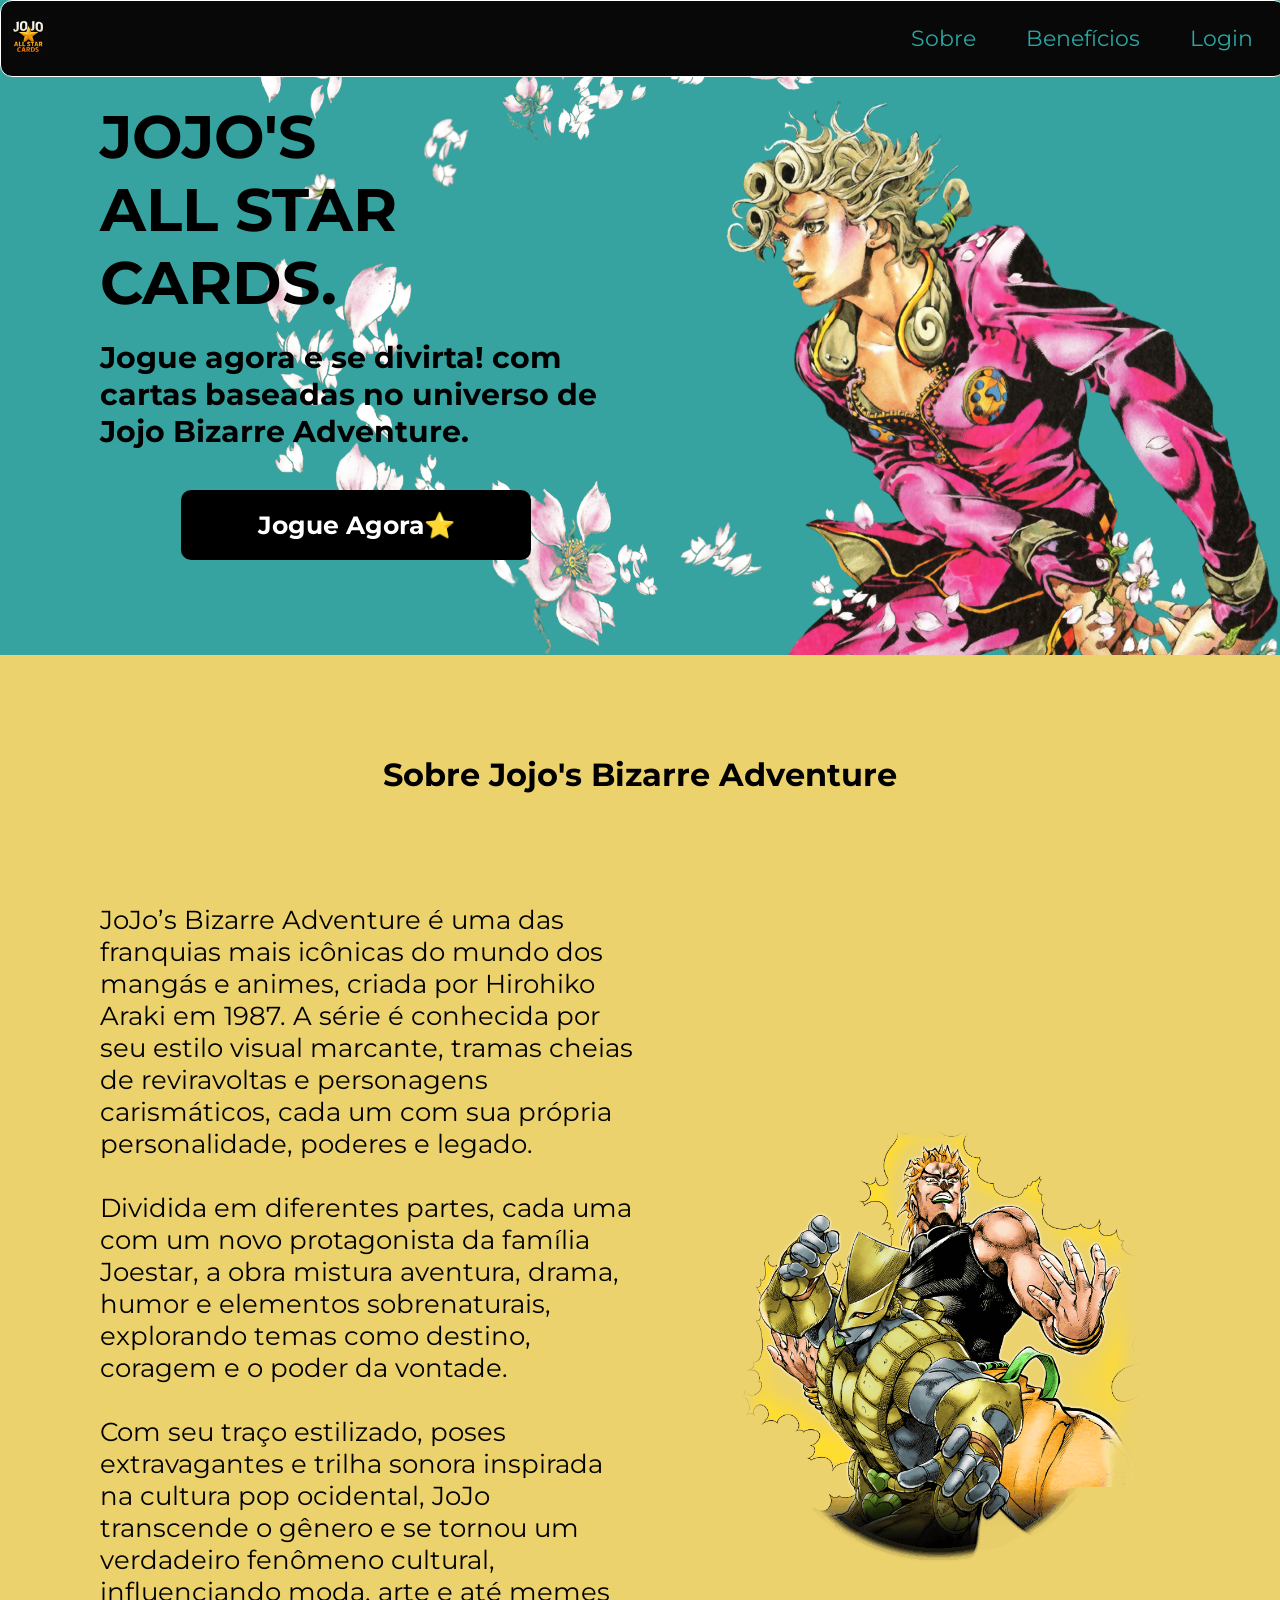
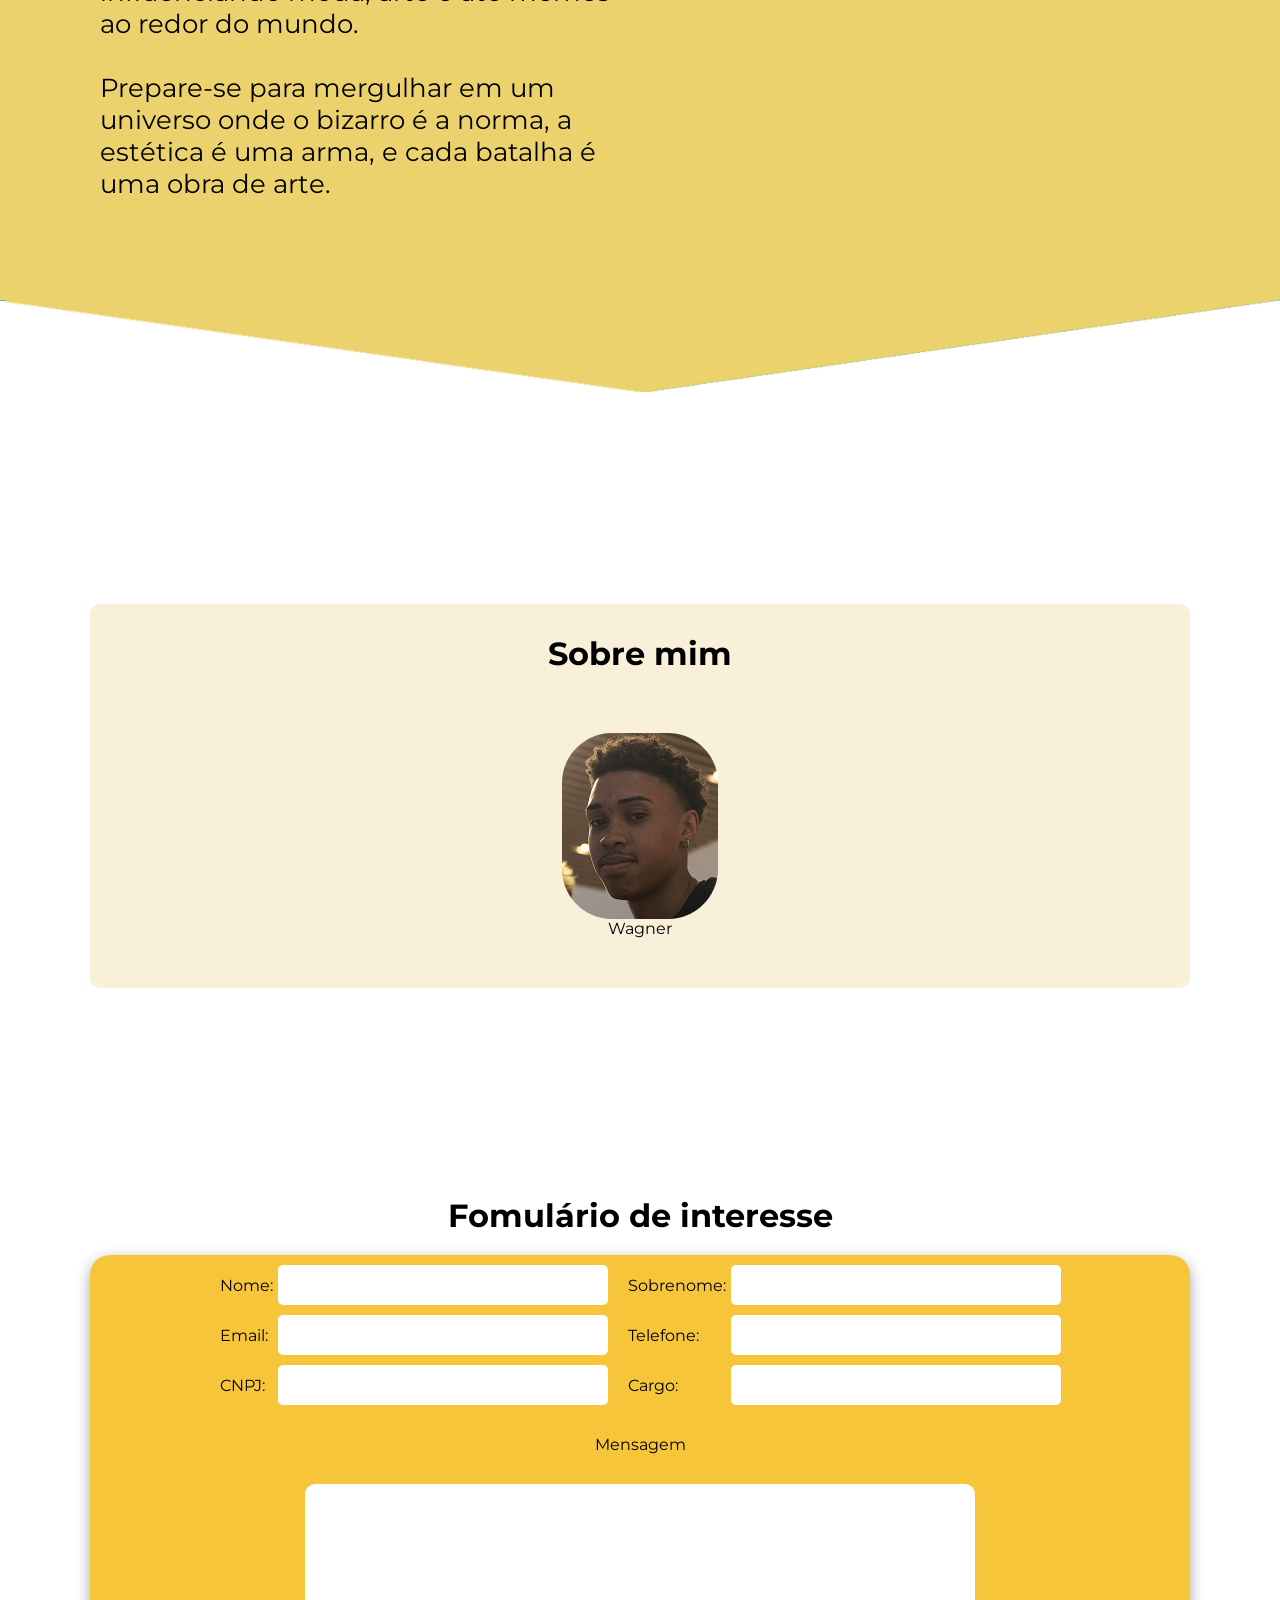
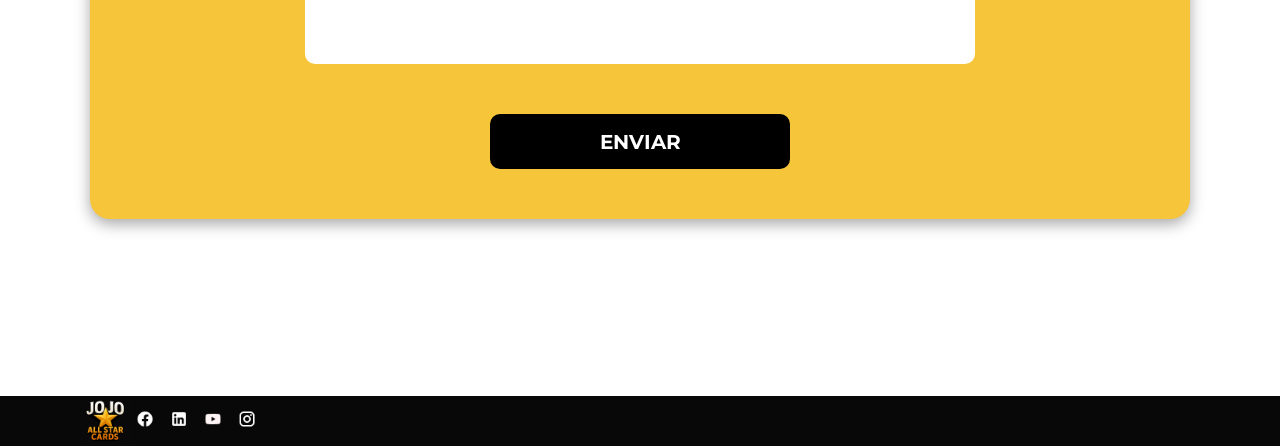
==== commit f632fda0: "atualização do index, remoção de componentes nao uteis" ====
--- a/index.html
+++ b/index.html
@@ -4,7 +4,7 @@
 <head>
   <meta charset="UTF-8" />
   <meta name="viewport" content="width=device-width, initial-scale=1.0" />
-  <title>Beetech</title>
+  <title>JojoAllStarCards</title>
   <link rel="stylesheet" href="styles/style.css">
   <link rel="icon" href="assets/logo.png">
 </head>
@@ -12,12 +12,12 @@
 <body>
   <header>
     <div class="container">
-      <a href="index.html"><img src="assets/logo.png" alt="logo_AllStarCard" width="40px"  style="padding-left: 5px;"/></a>
+      <a href="index.html"><img src="assets/logo.png" alt="logo_AllStarCard" width="40px"
+          style="padding-left: 5px;" /></a>
       <ul class="navbar">
         <li><a href="#h1_sobre">Sobre</a></li>
         <li><a href="#h1_beneficios">Benefícios</a></li>
-        <li><a href="#h1_calculadora">Calculadora</a></li>
-        <li><a href="login.html">Login</a></li>
+        <li><a href="login.html" style="padding-right: 5px;">Login</a></li>
       </ul>
     </div>
   </header>
@@ -33,7 +33,6 @@
       </div>
       <a href="selecao.html"><button>Jogue Agora⭐</button></a>
     </div>
-    
 
   </div>
   <div class="quemsomos">
@@ -45,98 +44,23 @@
             Hirohiko Araki em 1987. A série é conhecida por seu estilo visual marcante, tramas cheias de reviravoltas e
             personagens carismáticos, cada um com sua própria personalidade, poderes e legado.<br><br>
 
-              Dividida em diferentes partes, cada uma com um novo protagonista da família Joestar, a obra mistura
+            Dividida em diferentes partes, cada uma com um novo protagonista da família Joestar, a obra mistura
             aventura, drama, humor e elementos sobrenaturais, explorando temas como destino, coragem e o poder da
             vontade.<br><br>
 
-              Com seu traço estilizado, poses extravagantes e trilha sonora inspirada na cultura pop ocidental, JoJo
+            Com seu traço estilizado, poses extravagantes e trilha sonora inspirada na cultura pop ocidental, JoJo
             transcende o gênero e se tornou um verdadeiro fenômeno cultural, influenciando moda, arte e até memes ao
             redor do mundo.<br><br>
 
-              Prepare-se para mergulhar em um universo onde o bizarro é a norma, a estética é uma arma, e cada batalha é
-            uma obra de arte..</p>
+            Prepare-se para mergulhar em um universo onde o bizarro é a norma, a estética é uma arma, e cada batalha é
+            uma obra de arte.</p>
         </div>
         <div class="quemsomos-img"> <img src="assets/Brando.png" alt=""></div>
     </div>
   </div>
   <img src="assets/images/Polygon 5.png" alt="">
   </div>
-  <div>
-    <div class="comofunciona">
-      <h1>Como o jogo funciona?</h1>
-      <div class="comofunciona-banner">
-        <div class="boxes">
-          <img class="icon" src="assets/images/icon1.png" alt="">
-          <div class="box">
-            <p class="numero">1</p>
-            <p>Monitora a temperatura das suas colmeias.</p>
-          </div>
-        </div>
-        <div class="boxes">
-          <img class="icon" src="assets/images/icon2.png" alt="">
-          <div class="box">
-            <p class="numero">2</p>
-            <p>Armazena e envia os dados.</p>
-          </div>
-        </div>
-        <div class="boxes">
-          <img class="icon" src="assets/images/icon3.png" alt="">
-          <div class="box">
-            <p class="numero">3</p>
-            <p>Exibe dashboards estrátegicos sobre produtividade.</p>
-          </div>
-        </div>
-        <div class="boxes">
-          <img class="icon" src="assets/images/icon4.png" alt="">
-          <div class="box">
-            <p class="numero">4</p>
-            <p>Envia alertas para casos extremos de variação da temperatura.</p>
-          </div>
-        </div>
-      </div>
 
-    </div>
-    <div class="fim">
-      <img src="assets/images/Polygon 6.png" alt="">
-
-    </div>
-  </div>
-  <div class="escolher">
-    <div class="banner-escolher">
-      <h1 id="h1_beneficios">Benefícios de escolher a Beetech?</h1>
-      <div class="boxes">
-        <div class="box">
-          <img src="assets/images/hexagono1.png" alt="">
-          <p style="text-align: center;"><b></p>
-        </div>
-        <div class="box">
-          <img src="assets/images/hexagono2.png" alt="">
-          <p style="text-align: center;"> <b></p>
-        </div>
-        <div class="box">
-          <img src="assets/images/hexagono3.png" alt="">
-          <p style="text-align: center;"><b></p>
-        </div>
-      </div>
-    </div>
-  </div>
-  </div>
-  <div class="calculadora">
-    <h1 id="h1_calculadora">Conheça a nossa ferramenta</h1>
-    <div class="calculadora-banner">
-      <div class="texto">
-        <h1>Simulador Financeiro</h1>
-        <ul>
-          <li>Simulação rápida e prática</li>
-          <li>Visualização dos lucros</li>
-          <li>Resultados claros e objetivos</li>
-        </ul>
-      </div>
-      <div class="img">
-        <img src="assets/images/calculadora.png" alt="">
-        <a href="calculadora.html"><button>ACESSAR</button></a>
-      </div>
-    </div>
   </div>
   <div class="equipe">
     <div class="banner-equipe">
@@ -194,7 +118,7 @@
   </div>
   <footer>
     <div class="icons">
-      <img src="assets/images/beetech-logo.png" alt="">
+      <img src="assets/logo.png" alt="">
       <div class="icon">
         <img src="assets/images/facebook-icon.png" alt="">
         <img src="assets/images/linkedin-icon.png" alt="">
@@ -202,21 +126,7 @@
         <img src="assets/images/instagram-icon.png" alt="">
       </div>
     </div>
-    <div class="textos">
-      <div class="texto">
-        <p>Home</p>
-        <p>Quem somos</p>
-        <p>Nosso sistema</p>
-      </div>
-      <div class="texto">
-        <p>Por que nós</p>
-        <p>Simulador Financeiro</p>
-        <p>Nossa equipe</p>
-      </div>
-      <div class="texto">
-        <p>Formulário</p>
-      </div>
-    </div>
+
   </footer>
 </body>
 
--- a/styles/style.css
+++ b/styles/style.css
@@ -440,21 +440,22 @@
 
 footer{
     display: flex;
-    background-color: #F7C53A;
+    background-color: #080808;
     justify-content: space-between;
     padding: 0 80px;
 }
 
 footer .icons{
     display: flex;
-    flex-direction: column;
+    flex-direction: center;
     align-items: center;
 }
 
 footer .icons img{
-    height: 110px;
+    height: 50px;
 }
 footer .icons .icon img{
+    justify-content: center;
     height: 30px;
 }
 
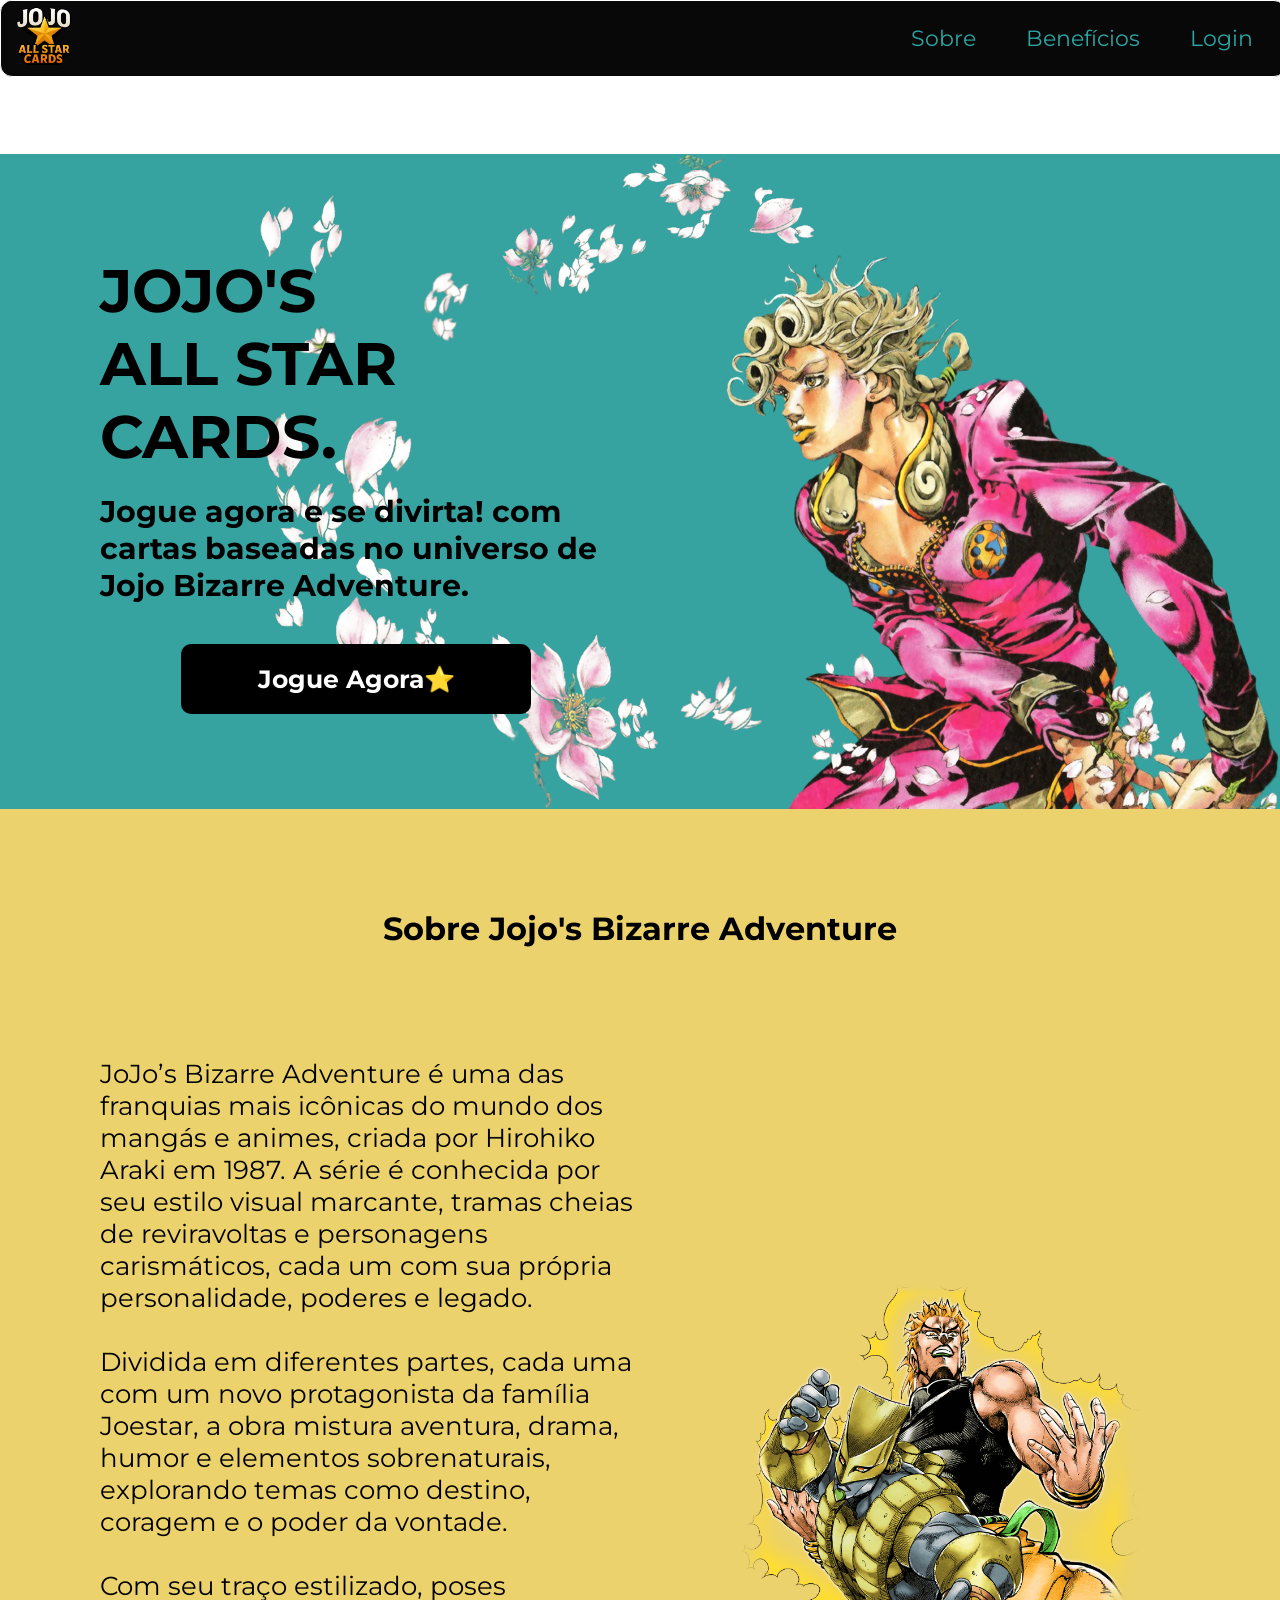
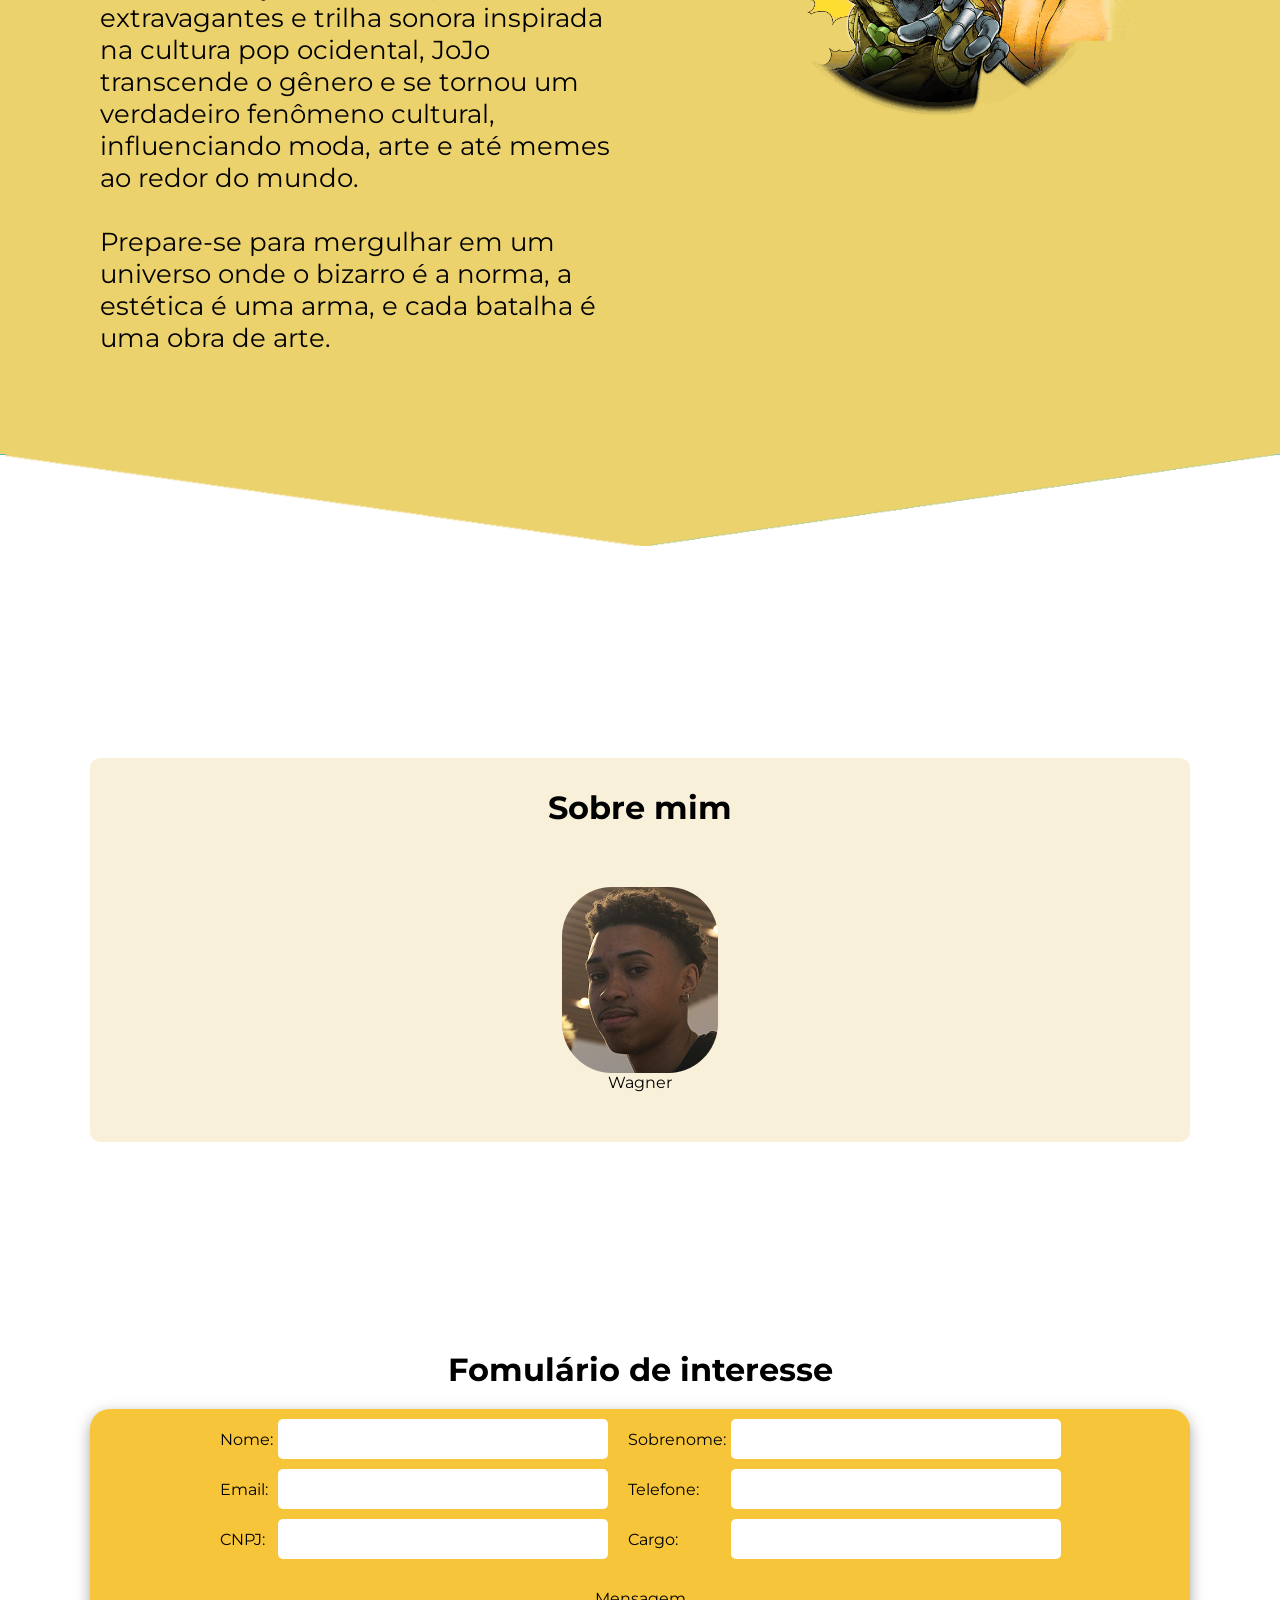
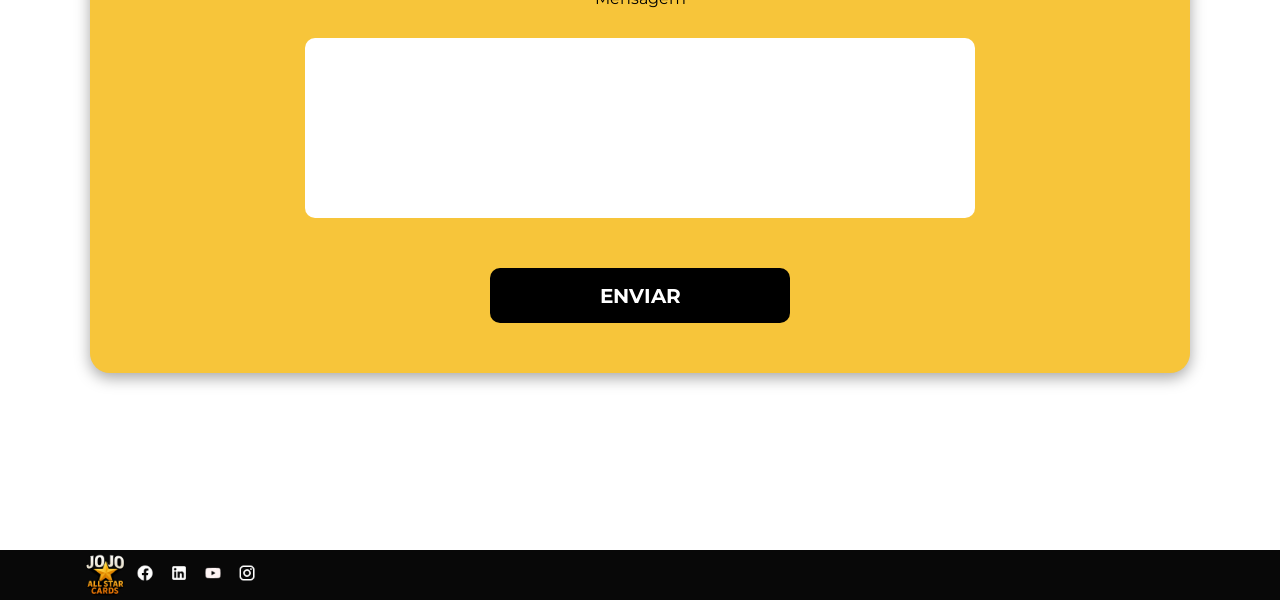
==== commit c918c3a5: "Add files via upload adicionado video ao banner" ====
--- a/index.html
+++ b/index.html
@@ -12,7 +12,7 @@
 <body>
   <header>
     <div class="container">
-      <a href="index.html"><img src="assets/logo.png" alt="logo_AllStarCard" width="40px"
+      <a href="index.html"><img src="assets/logo.png" alt="logo_AllStarCard" width="8%"
           style="padding-left: 5px;" /></a>
       <ul class="navbar">
         <li><a href="#h1_sobre">Sobre</a></li>
@@ -20,7 +20,10 @@
         <li><a href="login.html" style="padding-right: 5px;">Login</a></li>
       </ul>
     </div>
-  </header>
+  </header> 
+  <video autoplay muted loop playsinline class="video">
+    <source  src="assets/Jojo's.mp4" type="video/mp4">
+  </video>
 
   <div class="container-banner">
     <div class="banner-texto">
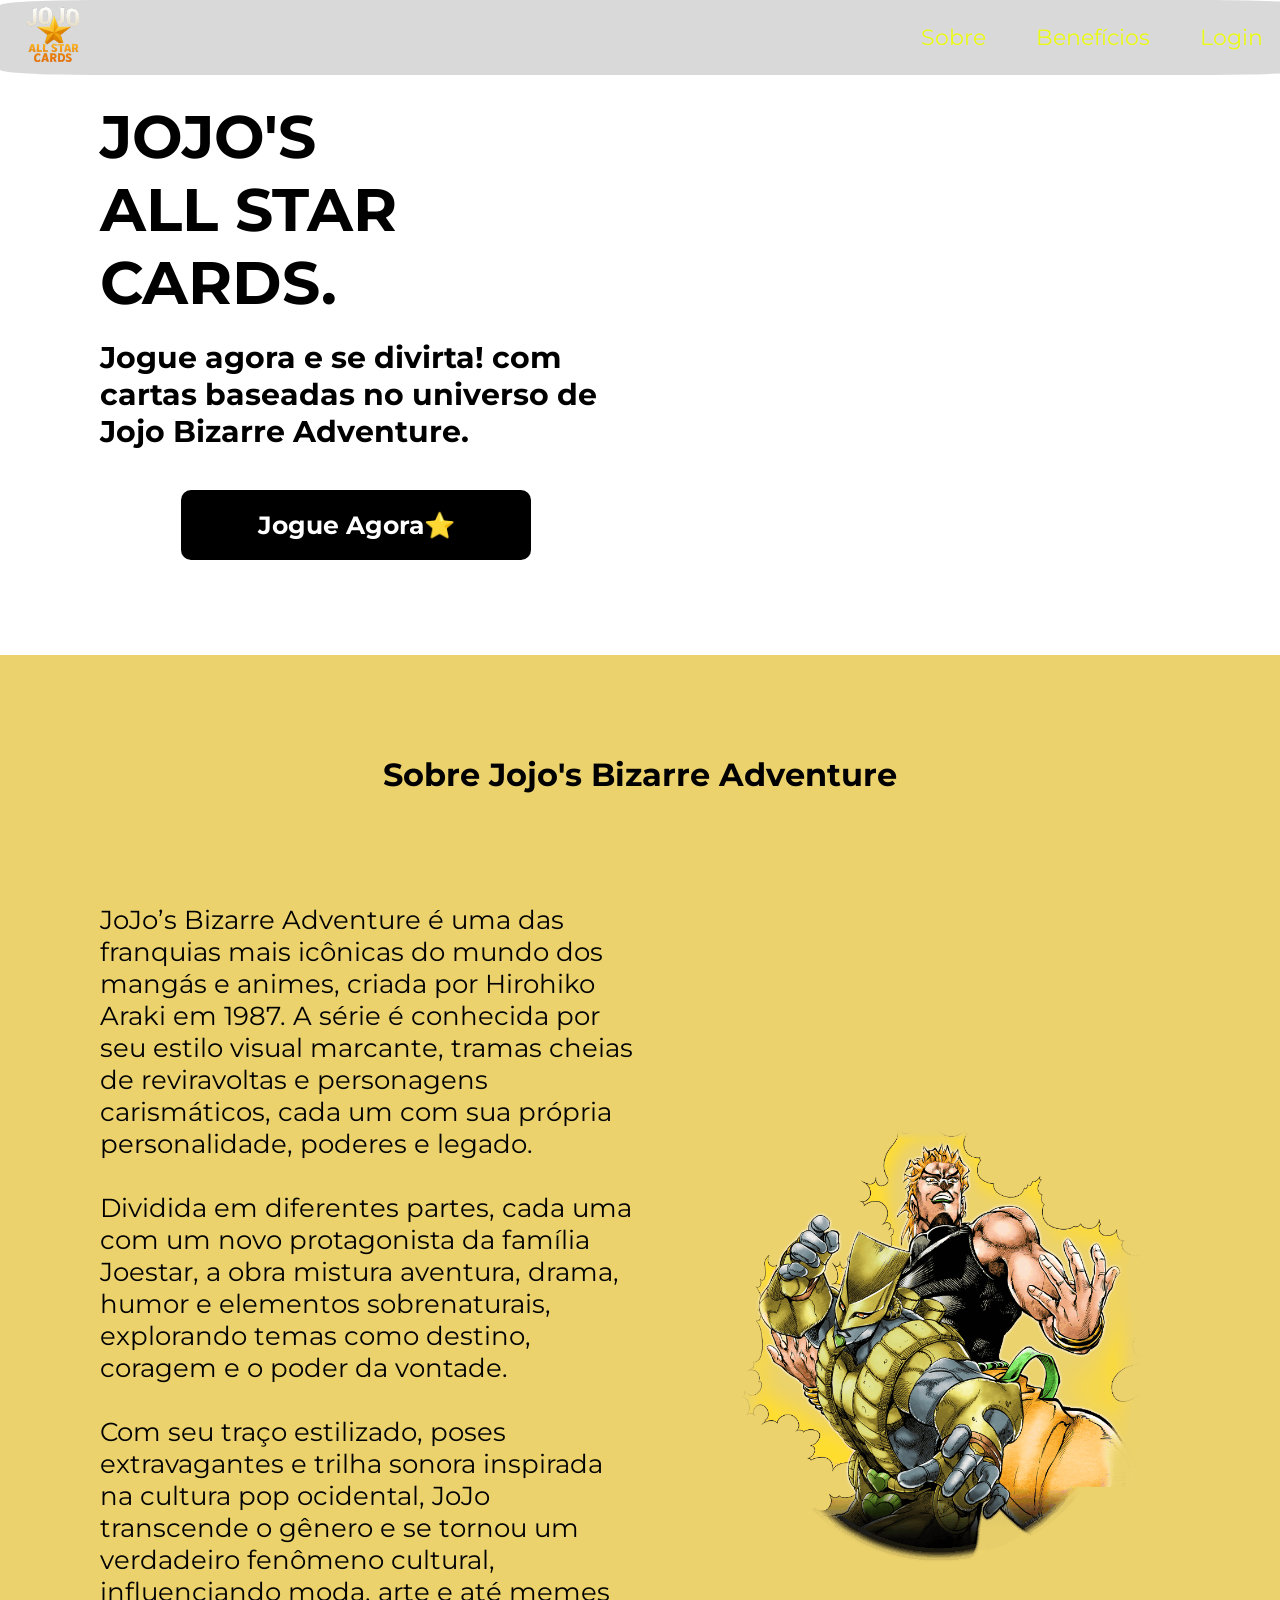
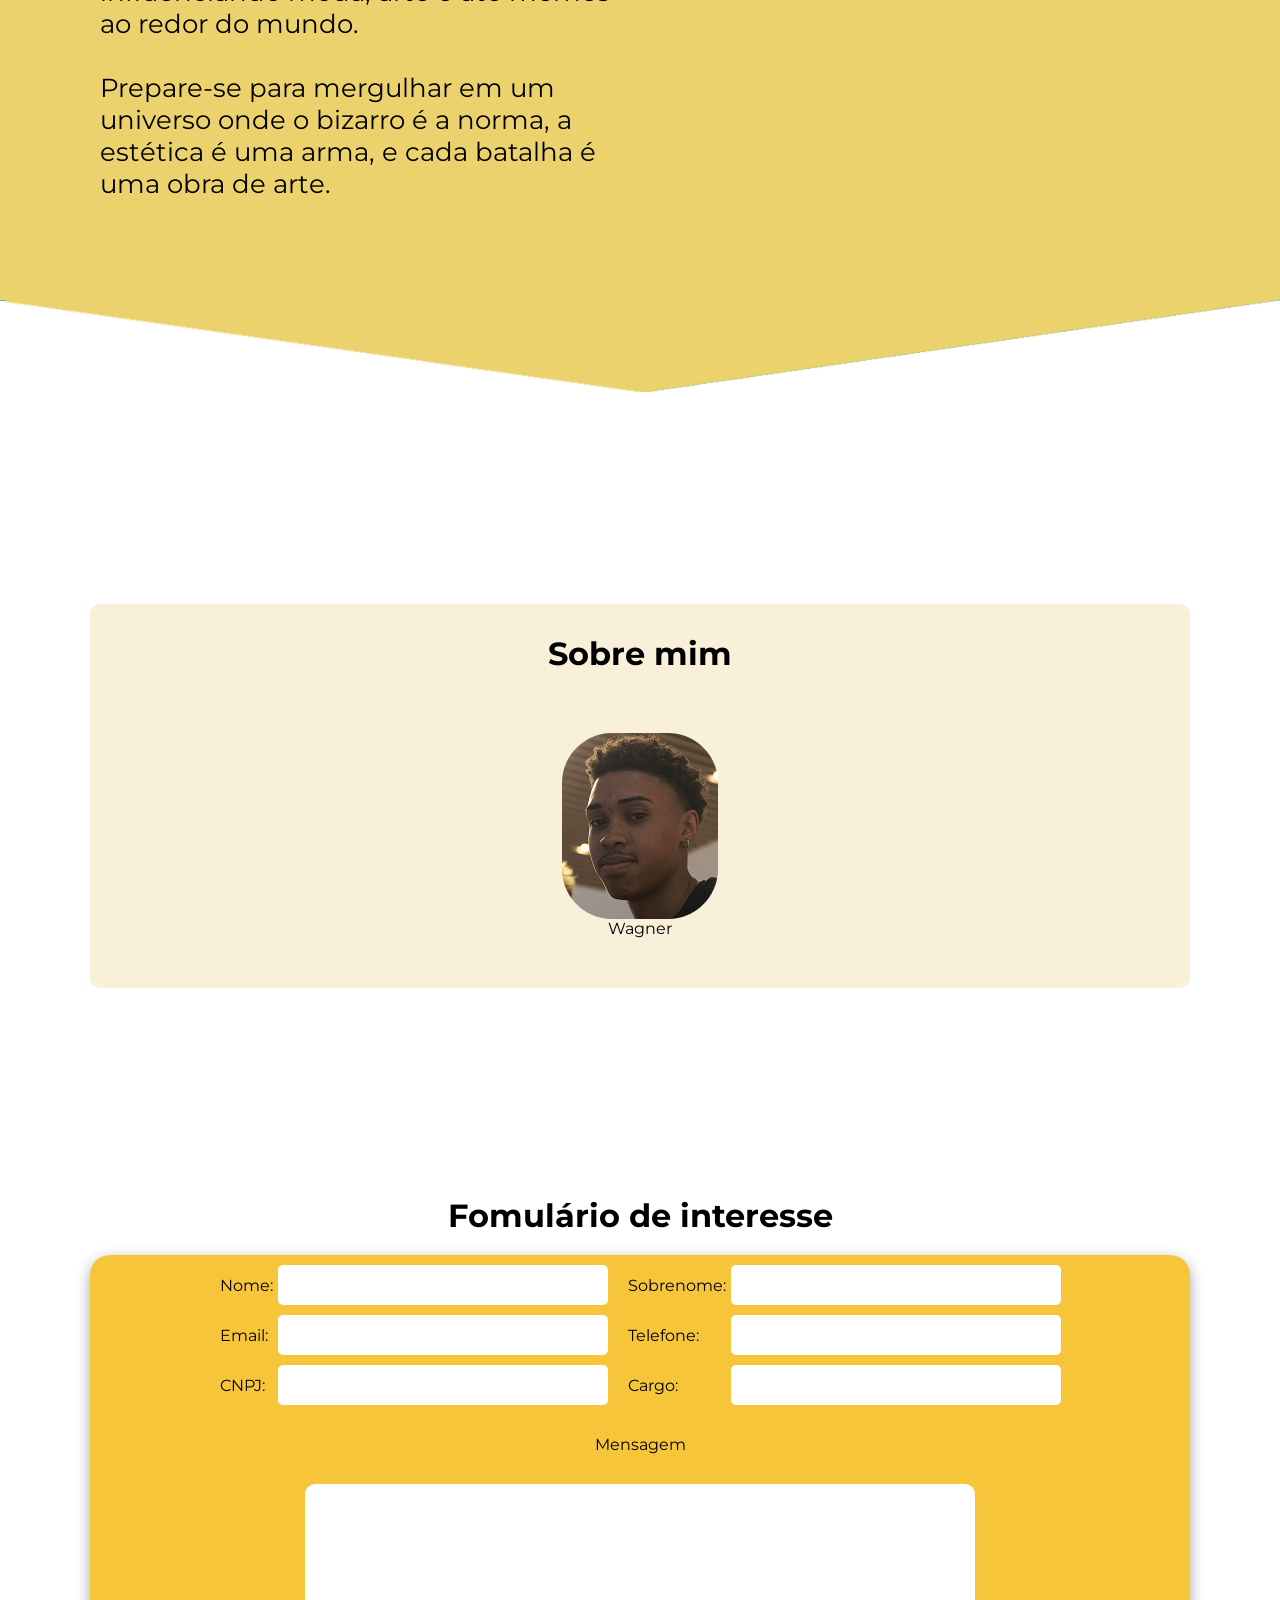
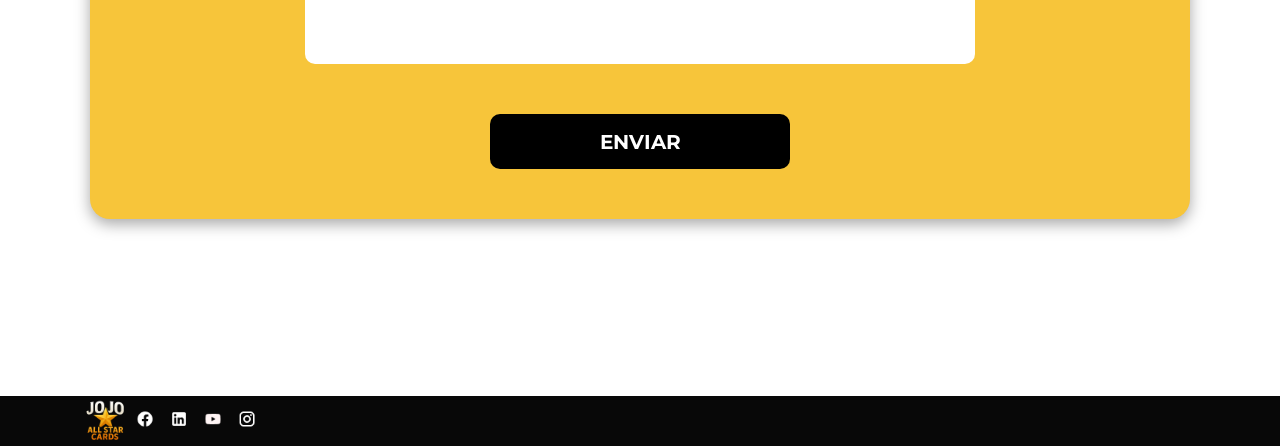
==== commit e835e4e1: "Temporariamente gif no banner ate descobrir como usar video" ====
--- a/index.html
+++ b/index.html
@@ -21,9 +21,9 @@
       </ul>
     </div>
   </header> 
-  <video autoplay muted loop playsinline class="video">
-    <source  src="assets/Jojo's.mp4" type="video/mp4">
-  </video>
+  <div class="gif">
+    <img src="assets/jojos.gif" alt="" width="100%">
+  </div>
 
   <div class="container-banner">
     <div class="banner-texto">
--- a/styles/style.css
+++ b/styles/style.css
@@ -10,19 +10,19 @@
 header .container{
   display: flex;
   justify-content: space-between;
+  background:rgba(0, 0, 0, 0.15);
+  backdrop-filter: blur(10px);
+  border: transparent;
+  border-radius: 7%;
   align-items: center;
   height: 75px;
-  padding: 0 2px;
-  background-color: #080808;  /* mesma cor do fundo */
-  border: 1px solid white; /* borda turquesa */
-  border-radius: 12px;       /* bordas arredondadas */
-  overflow: hidden;        
-  position: fixed;
+  padding: 0 1%;
+  overflow: hidden; 
   top: 0;
   left: 0;
   width: 100%;
-  z-index: 1000;
-    
+  position: fixed;
+  z-index: 1000;  
 }
 
 header .container .navbar{
@@ -38,7 +38,7 @@
 }
 header .container .navbar li a{
     text-decoration: none;
-    color: #2CA6A4;
+    color: #ecfc0af5;
 }
 
 
@@ -54,8 +54,17 @@
     display: flex;
     height: 655px;
     width: 100%;
-    background-image: url('../assets/banner.jpg');
     background-size: cover;
+}
+
+.gif{
+    position: absolute;
+    top: 0;
+    left: 0;
+    width: 100%;
+    height: 135%;
+    object-fit: cover;
+    z-index: -1;
 }
 
 /* COMEÇO LADO ESQUERDO DO BANNER */
@@ -95,6 +104,7 @@
     justify-content: center;
     align-items: center;
     margin: 0 0 20px;
+    color: black;
 }
 .container-banner .banner-texto .titulo h1{
     font-size: 60px;
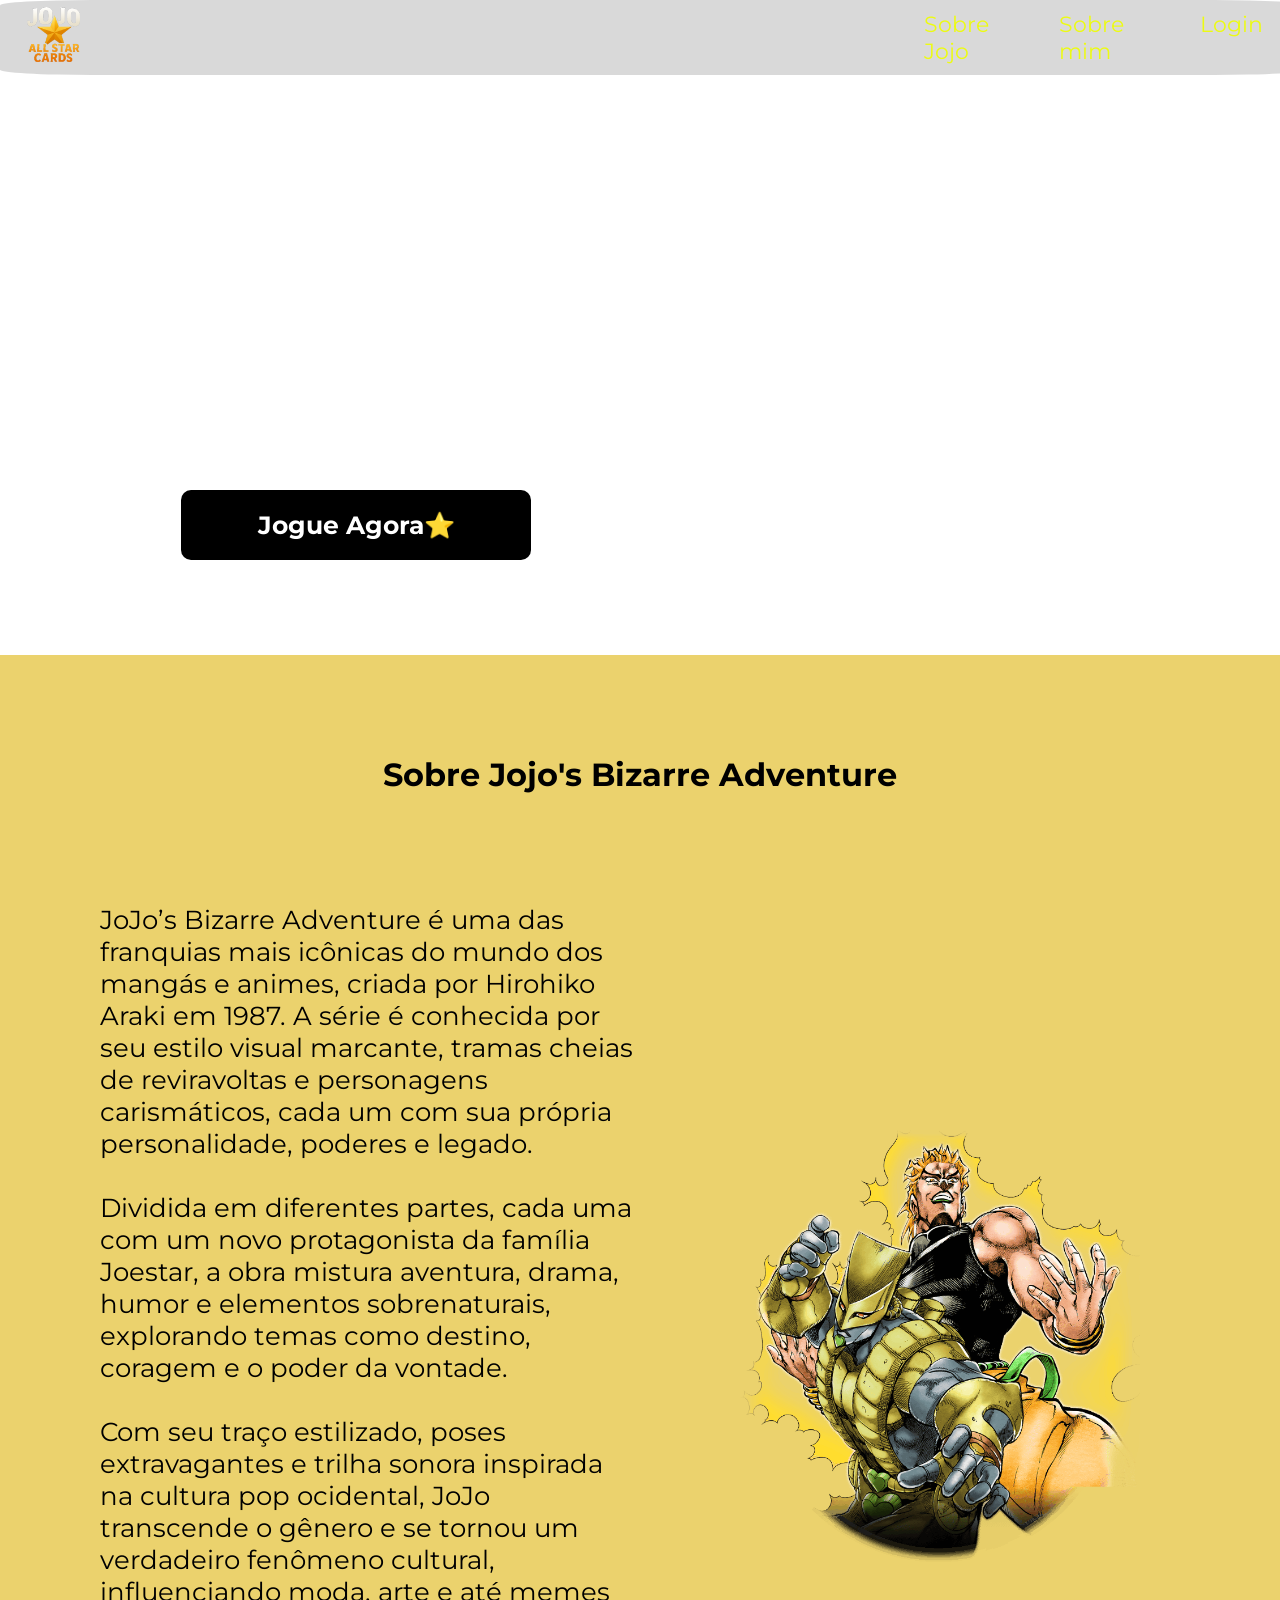
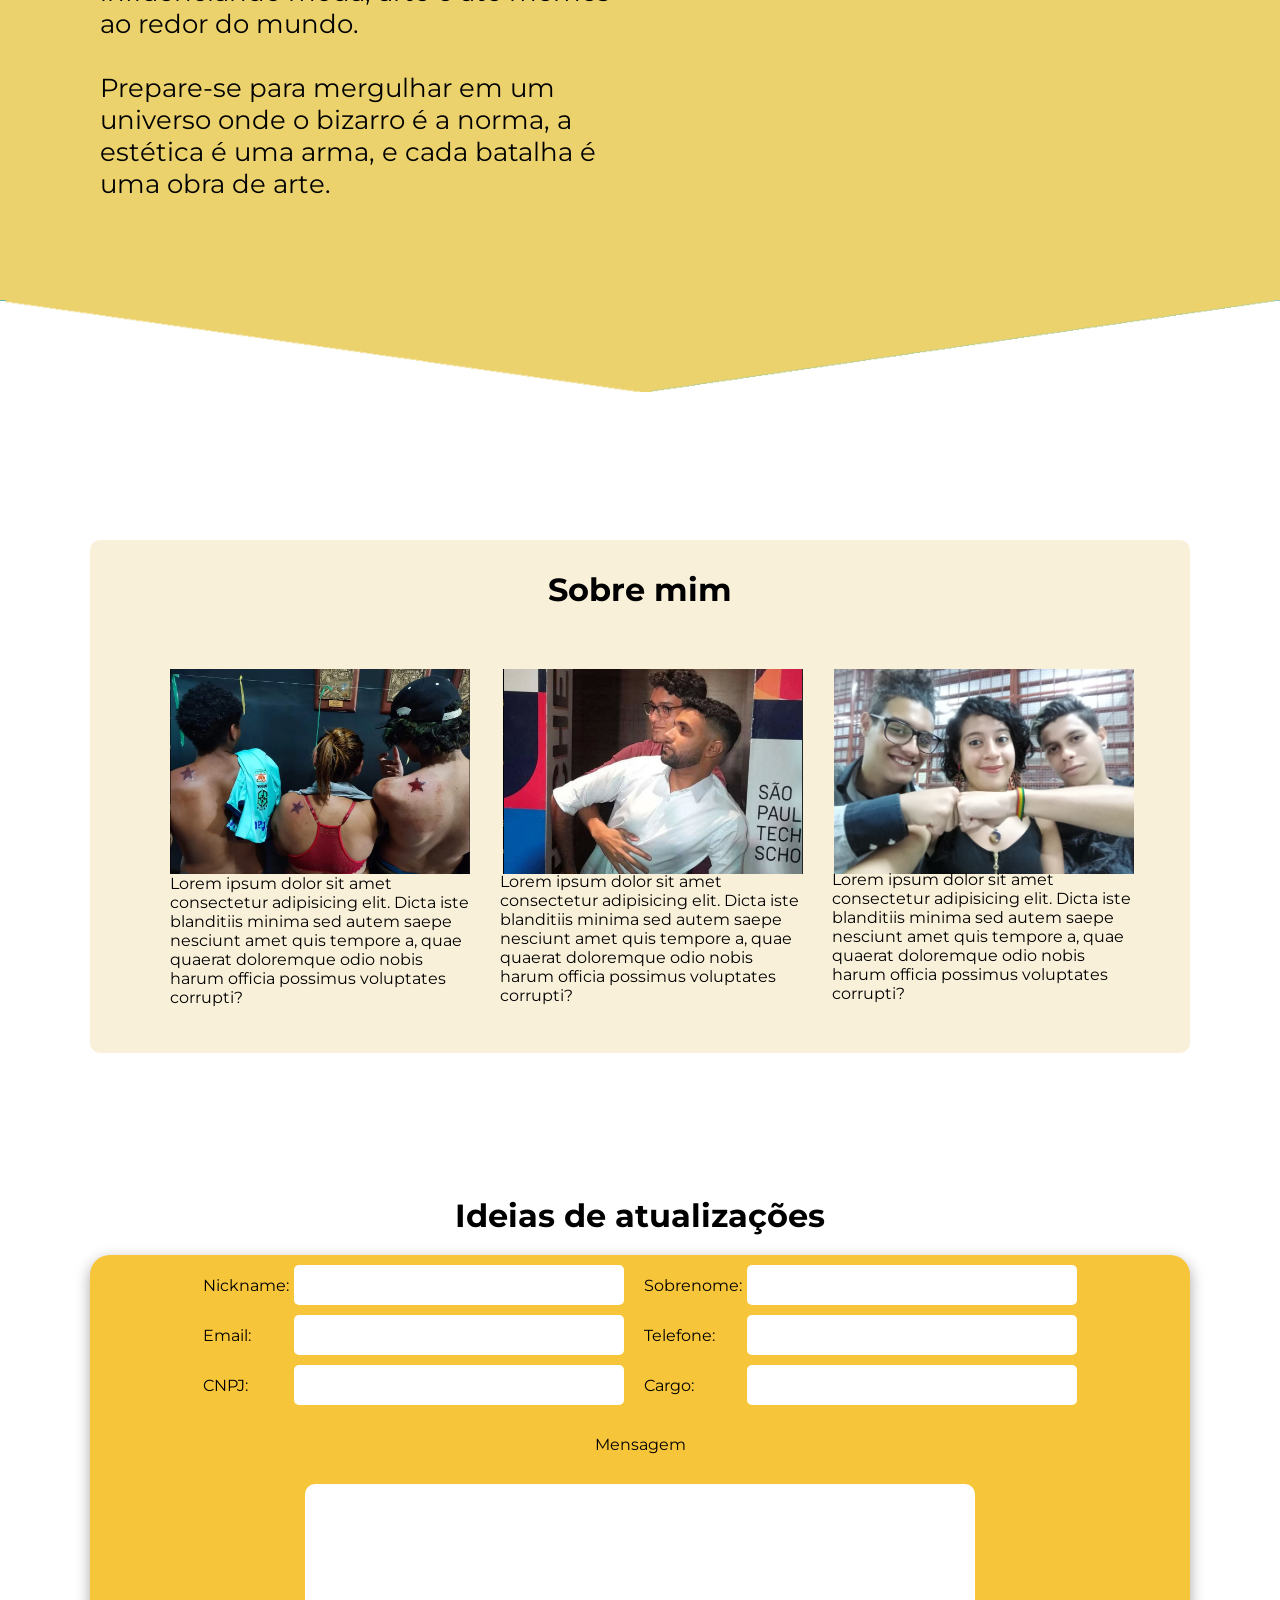
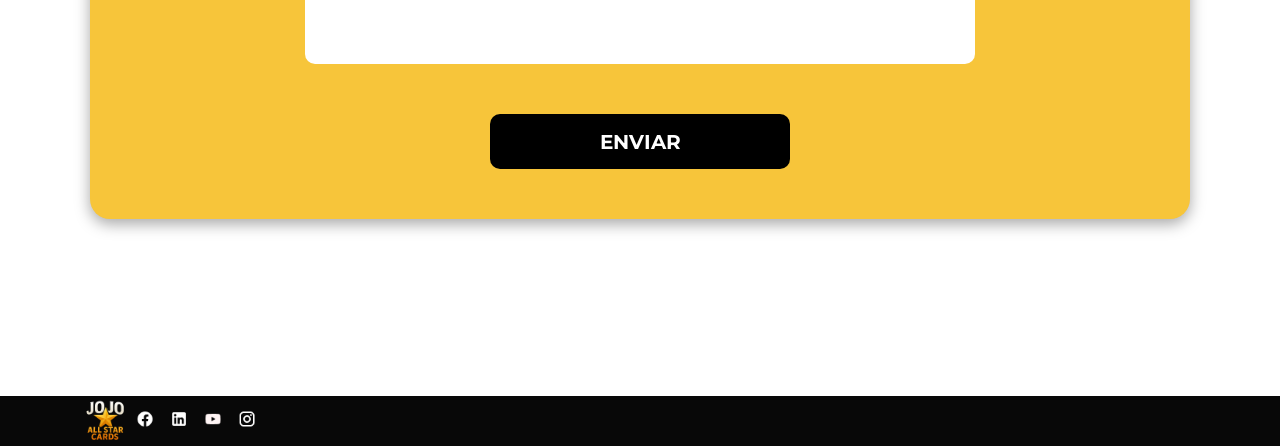
==== commit 284087ab: "Atualização do banner com um video mais leve, adicionado fotos no sobre mim e reorganização de algum" ====
--- a/index.html
+++ b/index.html
@@ -15,14 +15,14 @@
       <a href="index.html"><img src="assets/logo.png" alt="logo_AllStarCard" width="8%"
           style="padding-left: 5px;" /></a>
       <ul class="navbar">
-        <li><a href="#h1_sobre">Sobre</a></li>
-        <li><a href="#h1_beneficios">Benefícios</a></li>
+        <li><a href="#h1_sobre">Sobre Jojo</a></li>
+        <li><a href="#h1_sobre_mim">Sobre mim</a></li>
         <li><a href="login.html" style="padding-right: 5px;">Login</a></li>
       </ul>
     </div>
-  </header> 
+  </header>
   <div class="gif">
-    <img src="assets/jojos.gif" alt="" width="100%">
+    <video src="assets/jojos.mp4" autoplay loop muted placeinline width="100%">
   </div>
 
   <div class="container-banner">
@@ -38,9 +38,10 @@
     </div>
 
   </div>
+  <div id="h1_sobre"></div>
   <div class="quemsomos">
     <div class="container-quemsomos">
-      <h1 id="h1_sobre"">Sobre Jojo's Bizarre Adventure</h1>
+      <h1>Sobre Jojo's Bizarre Adventure</h1>
       <div class=" quemsomos-info">
         <div class="quemsomos-texto">
           <p> JoJo’s Bizarre Adventure é uma das franquias mais icônicas do mundo dos mangás e animes, criada por
@@ -59,13 +60,13 @@
             uma obra de arte.</p>
         </div>
         <div class="quemsomos-img"> <img src="assets/Brando.png" alt=""></div>
+      </div>
     </div>
-  </div>
-  <img src="assets/images/Polygon 5.png" alt="">
+    <img src="assets/images/Polygon 5.png" alt="">
   </div>
 
   </div>
-  <div class="equipe">
+  <div class="equipe" id="h1_sobre_mim">
     <div class="banner-equipe">
       <div class="titulo">
         <h1>Sobre mim</span>
@@ -73,19 +74,29 @@
       </div>
       <div class="boxes1">
         <div class="box">
-          <img src="assets/images/Tiago.png" alt="">
-          <p>Wagner</p>
+          <img id="img" src="assets/linhagem.png" alt="">
+          <img id="img2" src="assets/Jonas.png" alt="">
+          <img id="img3" src="assets/will.jpg" alt="">
+          <p id="texto">Lorem ipsum dolor sit amet consectetur adipisicing elit. Dicta iste blanditiis minima sed autem saepe
+            nesciunt amet quis tempore a, quae quaerat doloremque odio nobis harum officia possimus voluptates corrupti?
+          </p>
+          <p id="texto2">Lorem ipsum dolor sit amet consectetur adipisicing elit. Dicta iste blanditiis minima sed autem saepe
+            nesciunt amet quis tempore a, quae quaerat doloremque odio nobis harum officia possimus voluptates corrupti?
+          </p>
+          <p id="texto3">Lorem ipsum dolor sit amet consectetur adipisicing elit. Dicta iste blanditiis minima sed autem saepe
+            nesciunt amet quis tempore a, quae quaerat doloremque odio nobis harum officia possimus voluptates corrupti?
+          </p>
         </div>
       </div>
     </div>
   </div>
   <div class="formulario">
-    <h1>Fomulário de interesse</h1>
+    <h1>Ideias de atualizações</h1>
     <div class="banner-formulario">
       <div class="campos">
         <div class="inputs">
           <div class="input">
-            <p>Nome:</p>
+            <p>Nickname:</p>
             <input type="text">
           </div>
           <div class="input">
--- a/styles/style.css
+++ b/styles/style.css
@@ -104,7 +104,7 @@
     justify-content: center;
     align-items: center;
     margin: 0 0 20px;
-    color: black;
+    color: white;
 }
 .container-banner .banner-texto .titulo h1{
     font-size: 60px;
@@ -368,6 +368,43 @@
     display: flex;
 
 }
+.banner-equipe .boxes1 .box #img{
+    width: 300px;
+    margin-right: 200%;
+
+}
+.banner-equipe .boxes1 .box #img2{
+    width: 300px;
+    margin-left: 8%;
+    margin-top: -205px;
+
+}
+.banner-equipe .boxes1 .box #img3{
+    width: 300px;
+    margin-left: 215%;
+    margin-top: -205px;
+
+}
+.banner-equipe .boxes1 .box #texto{
+    display: flex;
+    width: 300px;
+    margin-right: 200%;
+
+}
+.banner-equipe .boxes1 .box #texto2{
+    display: flex;
+    width: 300px;
+    margin-top: -135px;
+    margin-left: 20px;
+
+}
+.banner-equipe .boxes1 .box #texto3{
+    display: flex;
+    width: 300px;
+    margin-top: -135px;
+    margin-right: -683px;
+
+}
 .banner-equipe .boxes2{
     display: flex;
 }
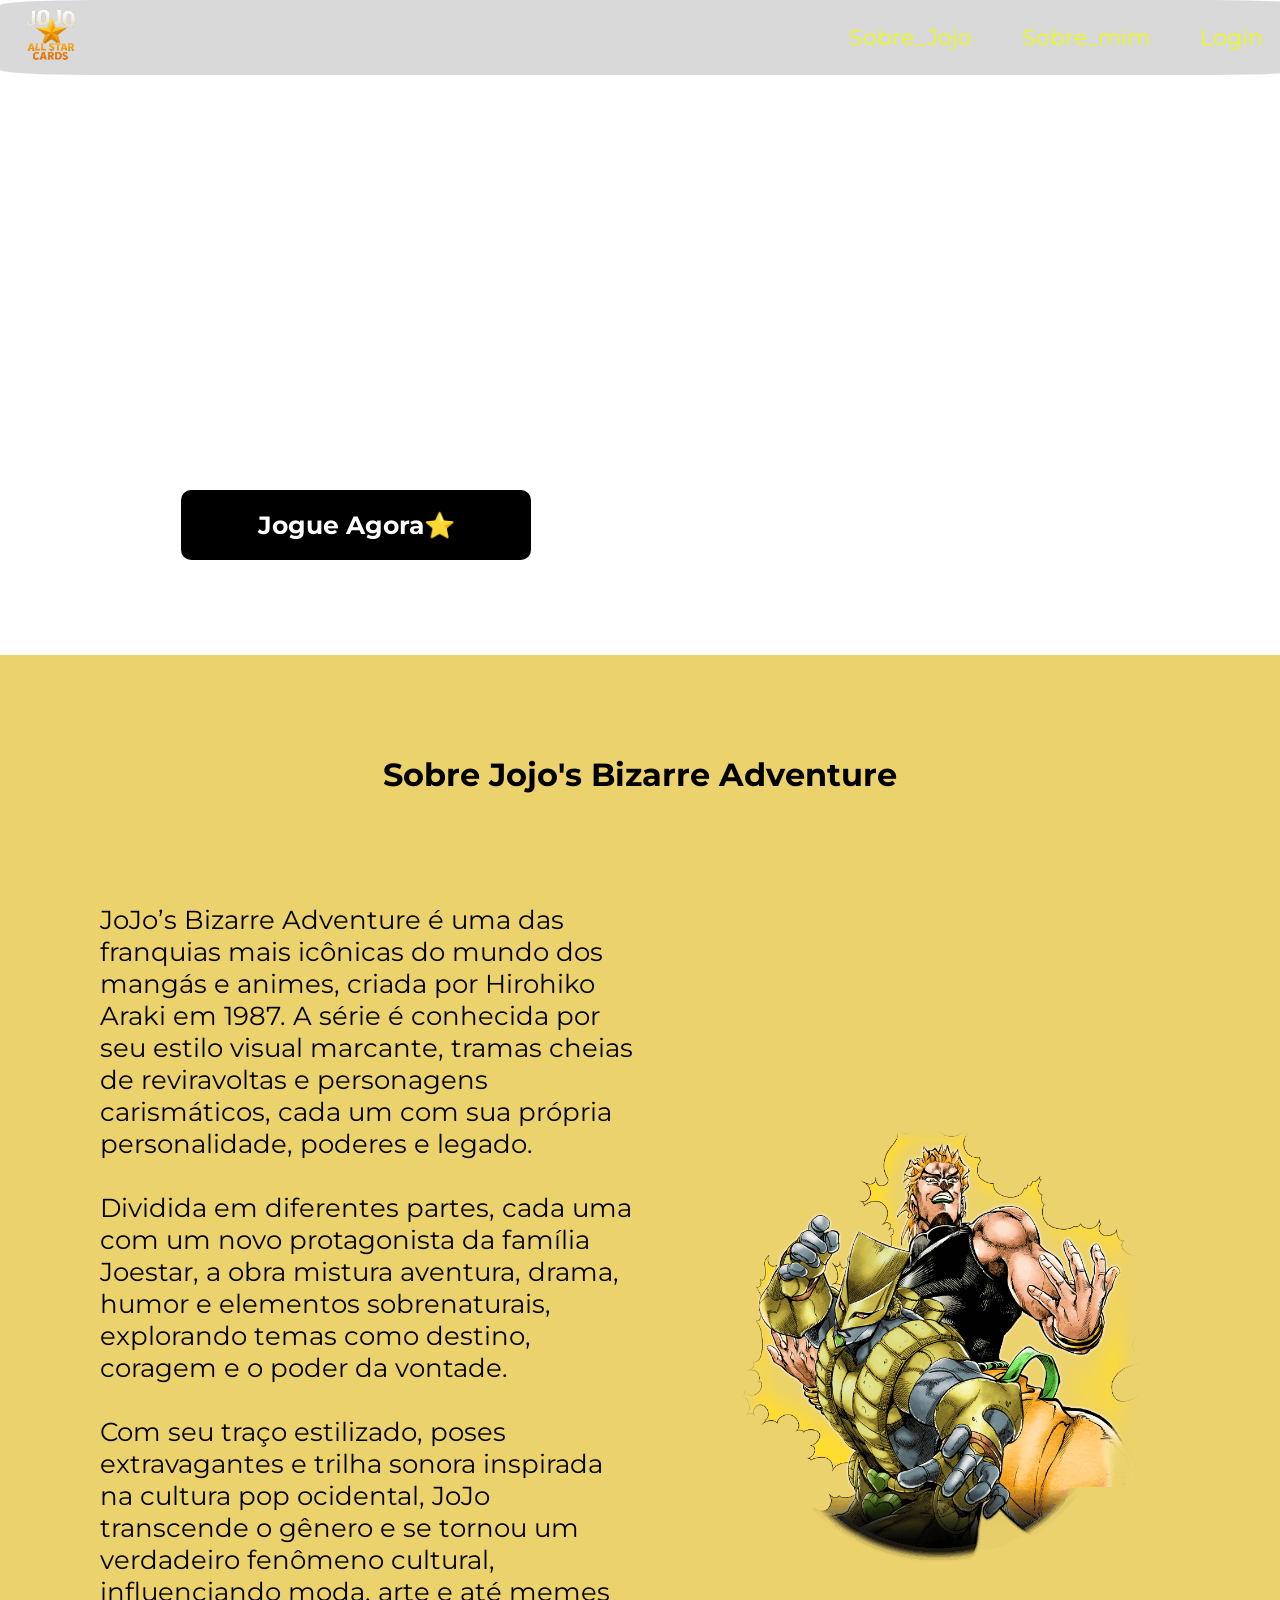
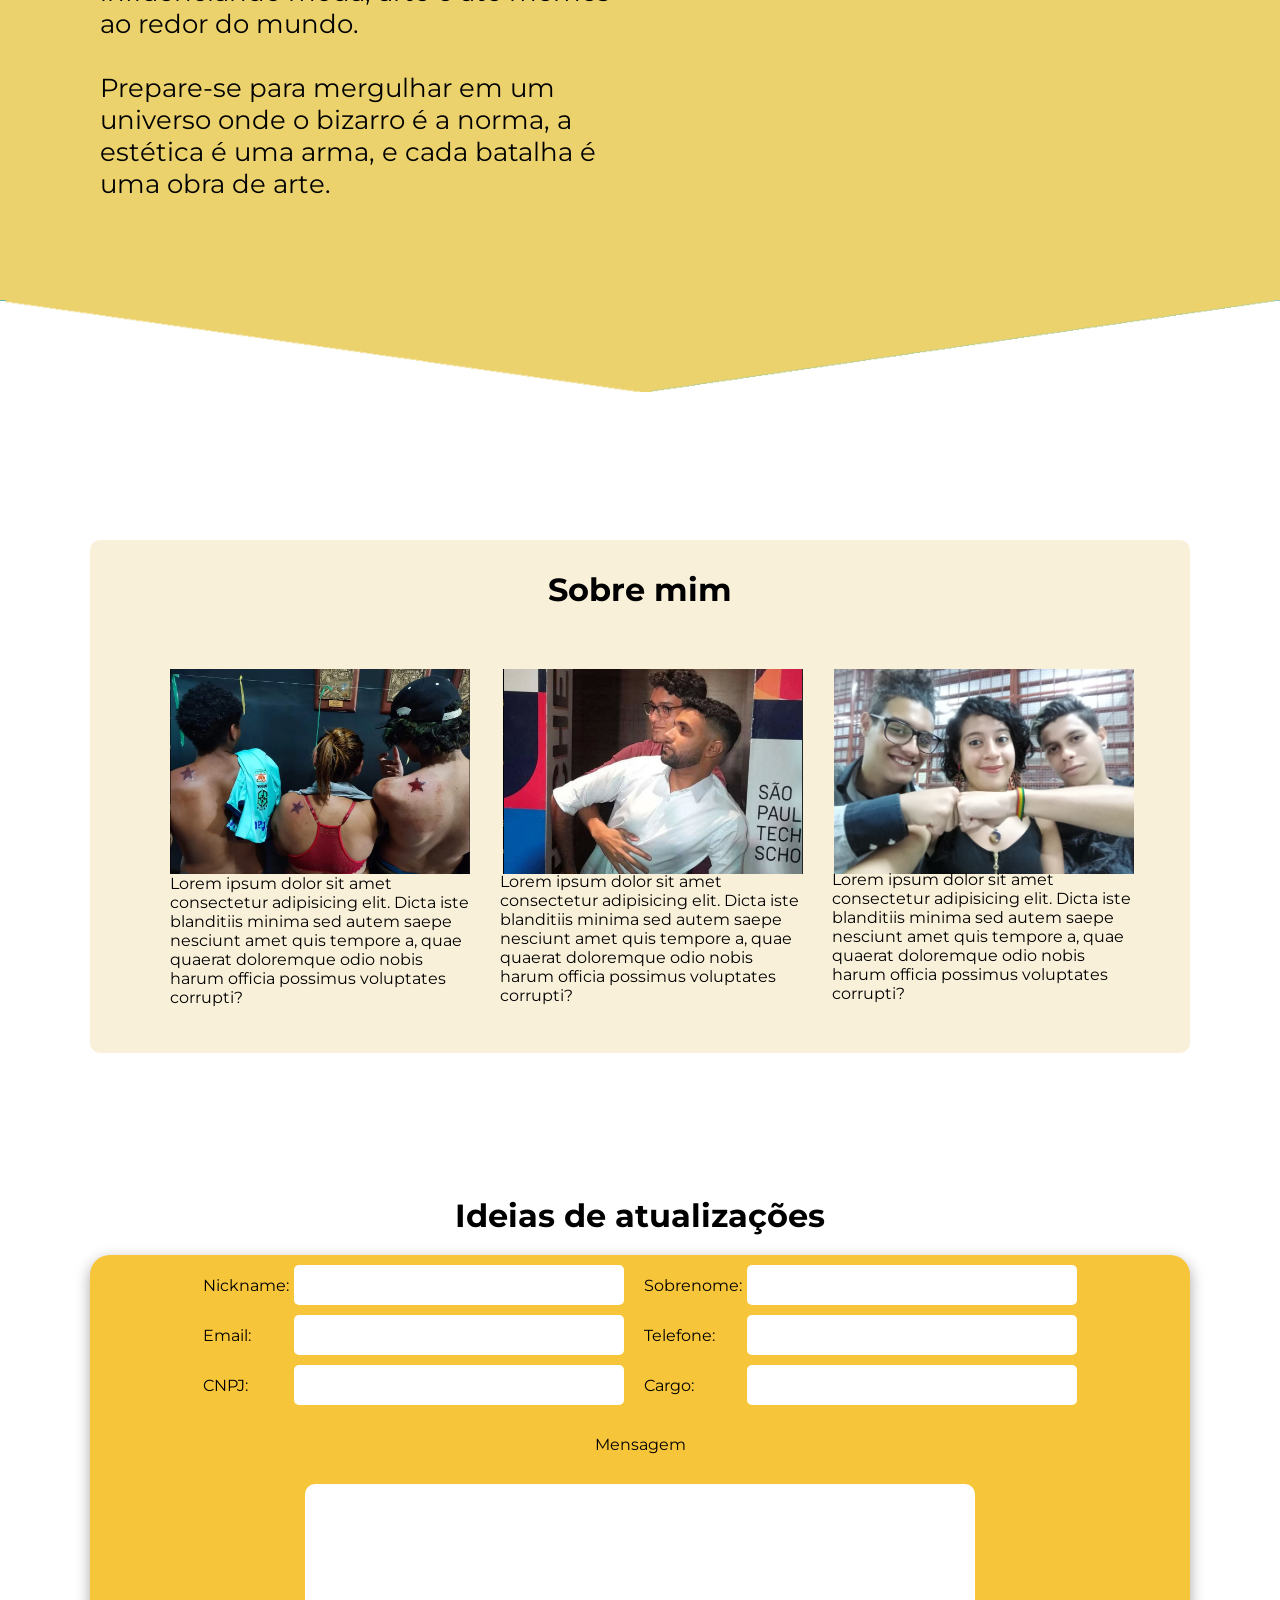
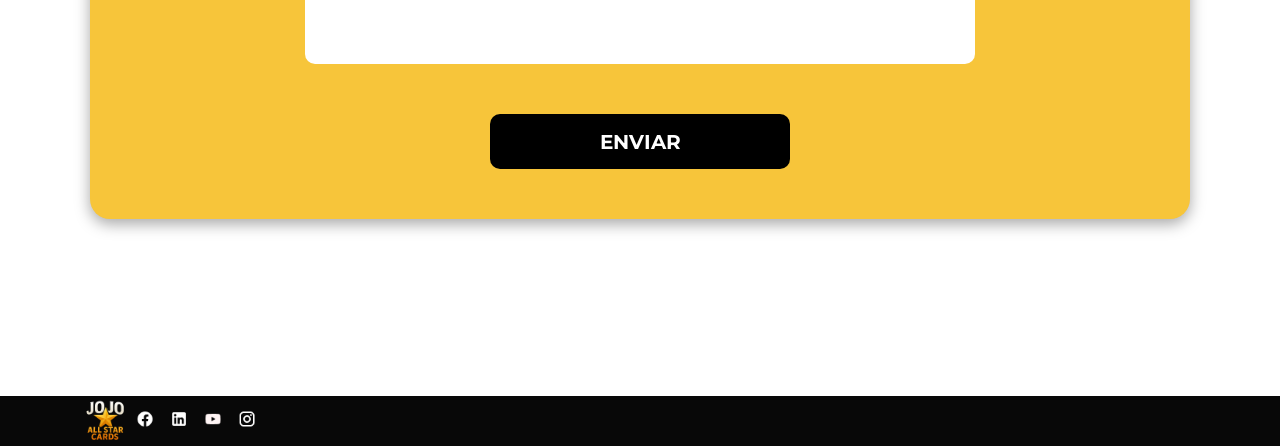
==== commit 44bae4bc: "Atualização da tela de login e cadastro, mas sem conexão com o dataviz ainda" ====
--- a/index.html
+++ b/index.html
@@ -15,8 +15,8 @@
       <a href="index.html"><img src="assets/logo.png" alt="logo_AllStarCard" width="8%"
           style="padding-left: 5px;" /></a>
       <ul class="navbar">
-        <li><a href="#h1_sobre">Sobre Jojo</a></li>
-        <li><a href="#h1_sobre_mim">Sobre mim</a></li>
+        <li><a href="#h1_sobre">Sobre_Jojo</a></li>
+        <li><a href="#h1_sobre_mim">Sobre_mim</a></li>
         <li><a href="login.html" style="padding-right: 5px;">Login</a></li>
       </ul>
     </div>
@@ -34,7 +34,7 @@
         <p>Jogue agora e se divirta! com cartas baseadas no universo
           de Jojo Bizarre Adventure.</p>
       </div>
-      <a href="selecao.html"><button>Jogue Agora⭐</button></a>
+      <a href="login.html"><button>Jogue Agora⭐</button></a>
     </div>
 
   </div>
